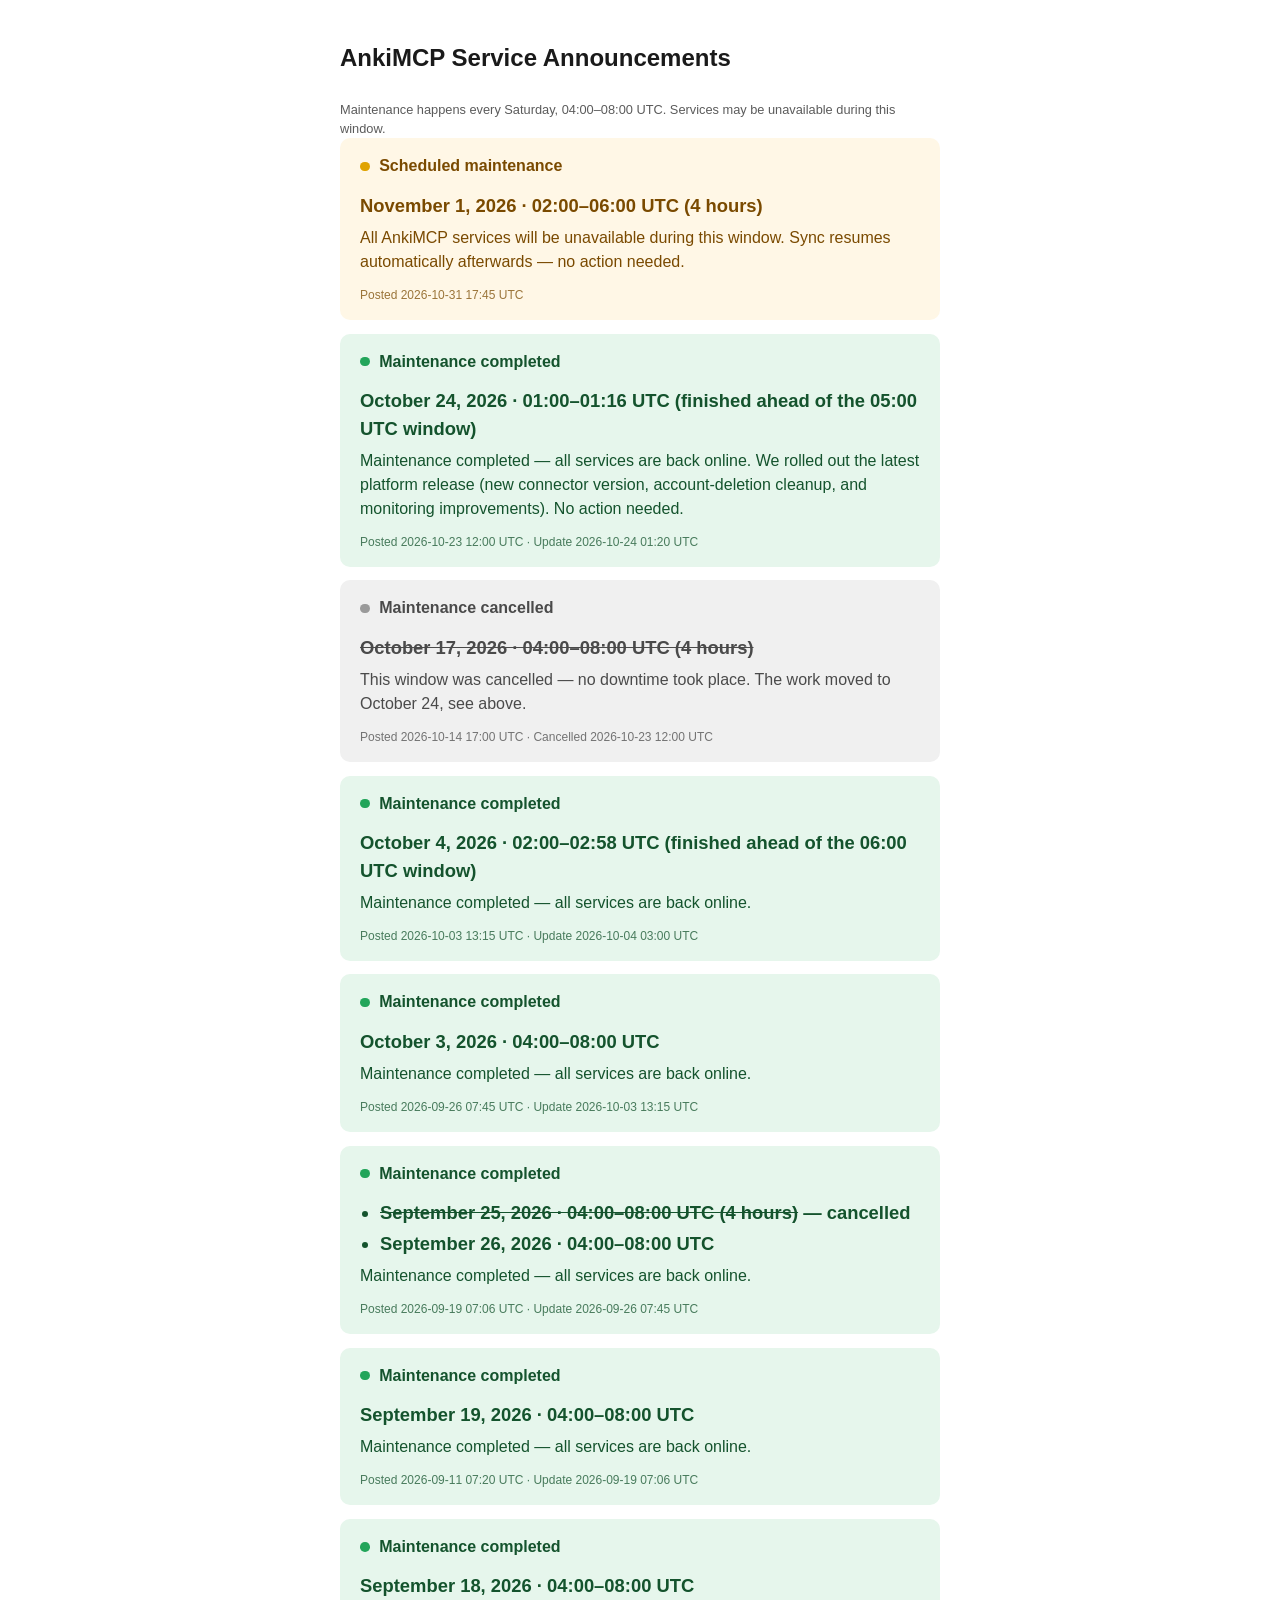
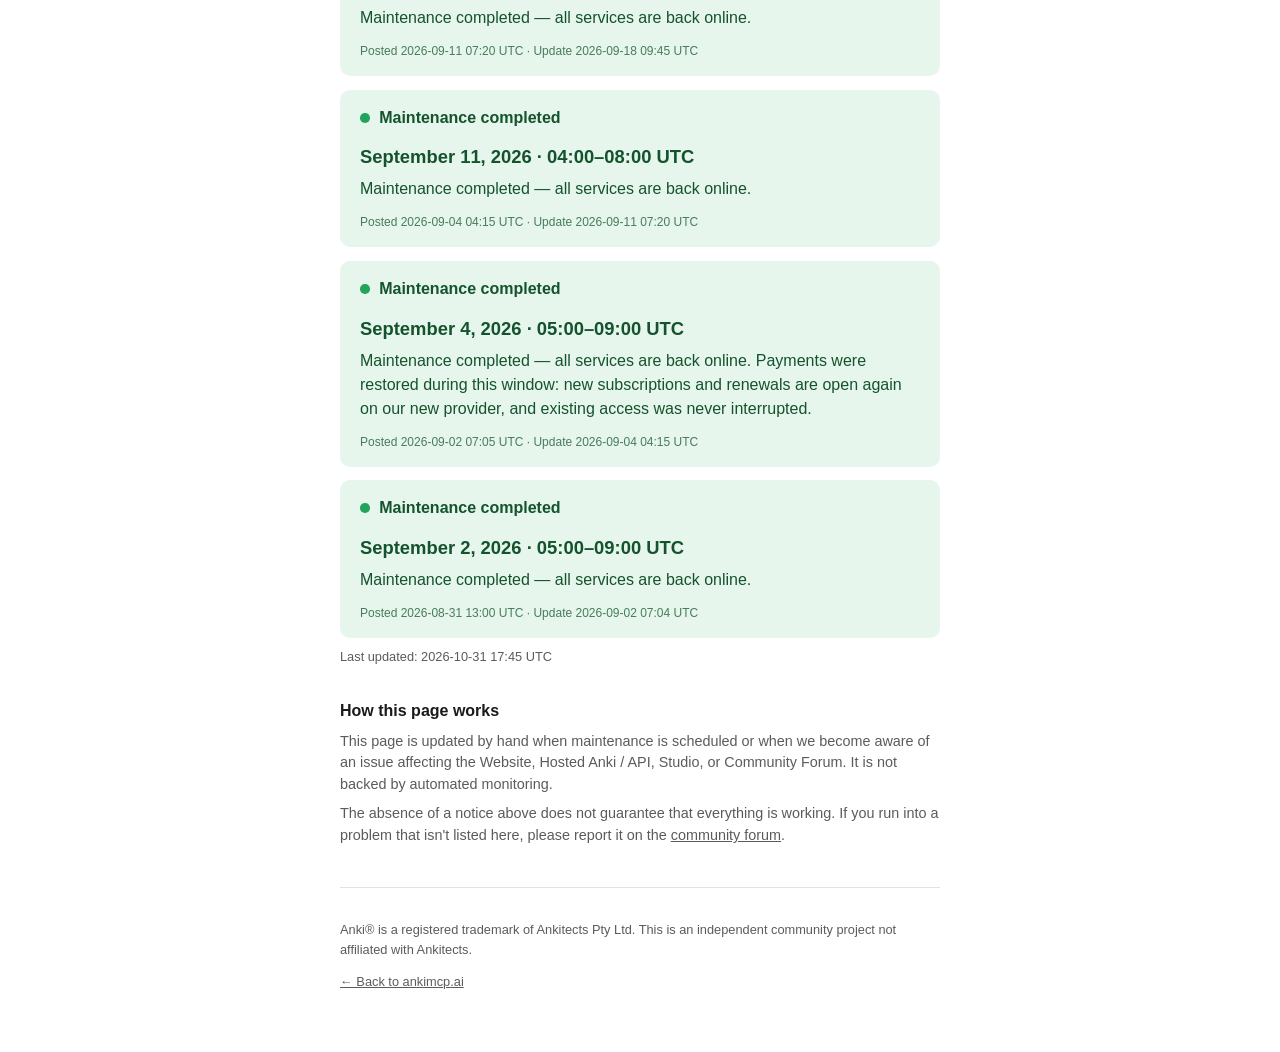
==== status/index.html @ 6a661352 "status: schedule maintenance Nov 1, 02:00–06:00 UTC Co-Authored-By: Claude Opus 5.5 <noreply@anthrop" ====
<!doctype html>
<html lang="en">
<head>
<meta charset="utf-8">
<meta name="viewport" content="width=device-width, initial-scale=1">
<title>AnkiMCP Service Announcements</title>
<meta name="robots" content="noindex">
<style>
  :root {
    color-scheme: light dark;
    --bg: #ffffff;
    --fg: #1a1a1a;
    --muted: #5b5b5b;
    --border: #e2e2e2;
    --ok-bg: #e6f6ec;
    --ok-fg: #14532d;
    --ok-dot: #22a55a;
    --warn-bg: #fff7e6;
    --warn-fg: #7a4a00;
    --warn-dot: #e0a300;
    --bad-bg: #fdecec;
    --bad-fg: #7a1c1c;
    --bad-dot: #d64545;
    --off-bg: #f0f0f0;
    --off-fg: #4a4a4a;
    --off-dot: #9a9a9a;
  }
  @media (prefers-color-scheme: dark) {
    :root {
      --bg: #14161a;
      --fg: #f0f0f0;
      --muted: #a0a0a0;
      --border: #2a2d33;
      --ok-bg: #103c22;
      --ok-fg: #8ce0ac;
      --warn-bg: #3d2f06;
      --warn-fg: #ffd580;
      --bad-bg: #3d1414;
      --bad-fg: #ff9a9a;
      --off-bg: #23262b;
      --off-fg: #b8b8b8;
    }
  }
  * { box-sizing: border-box; }
  body {
    margin: 0;
    background: var(--bg);
    color: var(--fg);
    font-family: -apple-system, BlinkMacSystemFont, "Segoe UI", Roboto, Helvetica, Arial, sans-serif;
    line-height: 1.5;
  }
  main {
    max-width: 640px;
    margin: 0 auto;
    padding: 2.5rem 1.25rem 3rem;
  }
  h1 {
    font-size: 1.5rem;
    margin: 0 0 1.5rem;
  }
  h2 {
    font-size: 1rem;
    margin: 2rem 0 0.5rem;
  }
  .notice-card {
    padding: 1rem 1.25rem;
    border-radius: 10px;
  }
  .notice-card + .notice-card {
    margin-top: 0.85rem;
  }
  .notice-title {
    display: flex;
    align-items: center;
    gap: 0.6rem;
    margin: 0;
    font-weight: 700;
  }
  .notice-title .dot {
    width: 0.6rem;
    height: 0.6rem;
    border-radius: 50%;
    flex-shrink: 0;
  }
  .notice-window {
    margin: 0.85rem 0 0.4rem;
    font-size: 1.15rem;
    font-weight: 700;
  }
  ul.notice-window {
    padding-left: 1.25rem;
  }
  ul.notice-window li + li {
    margin-top: 0.2rem;
  }
  .notice-body {
    margin: 0 0 0.75rem;
    font-weight: 400;
  }
  .notice-posted {
    margin: 0;
    font-size: 0.75rem;
    opacity: 0.75;
  }
  .last-updated {
    margin: 0.6rem 0 0;
    font-size: 0.8rem;
    color: var(--muted);
  }
  .how-it-works {
    font-size: 0.9rem;
    color: var(--muted);
  }
  .how-it-works p { margin: 0.5rem 0; }
  .how-it-works a { color: inherit; }
  footer {
    margin-top: 2.5rem;
    padding-top: 1.25rem;
    border-top: 1px solid var(--border);
    font-size: 0.8rem;
    color: var(--muted);
  }
  footer a { color: inherit; }
</style>
</head>
<body>
<main>
  <h1>AnkiMCP Service Announcements</h1>
  <p class="last-updated">Maintenance happens every Saturday, 04:00–08:00 UTC. Services may be unavailable during this window.</p>

  <!-- ===================== EDIT HERE ===================== -->
  <!--
    This block holds a LIST of notice cards, newest on top. When there's
    something new to announce, add a new card at the top rather than
    replacing what's there; older notices (including resolved/completed
    ones) stay below as history — don't delete them. Always update the
    "Last updated" timestamp below when you edit this block.

    Timestamps: UTC only, always written as "YYYY-MM-DD HH:MM UTC" —
    no local time zones or location names anywhere on this page.

    Components to reference: Website, Hosted Anki / API, Studio,
    Community Forum.

    Template — scheduled maintenance:
    <div class="notice-card" style="background:var(--warn-bg);color:var(--warn-fg)">
      <p class="notice-title">
        <span class="dot" style="background:var(--warn-dot)"></span>
        Scheduled maintenance
      </p>
      <p class="notice-window">September 3, 2026 · 02:00–03:00 UTC (~1 hour)</p>
      <p class="notice-body">
        Hosted Anki / API will be unavailable during this window. Sync
        resumes automatically afterwards — no action needed.
      </p>
      <p class="notice-posted">Posted 2026-09-01 14:00 UTC</p>
    </div>

    Template — incident:
    <div class="notice-card" style="background:var(--bad-bg);color:var(--bad-fg)">
      <p class="notice-title">
        <span class="dot" style="background:var(--bad-dot)"></span>
        Investigating an incident
      </p>
      <p class="notice-window">Hosted Anki / API — sync failures</p>
      <p class="notice-body">
        Sync requests began failing intermittently around 02:10 UTC;
        we're investigating the cause. Next update expected by
        2026-09-03 03:15 UTC.
      </p>
      <p class="notice-posted">Posted 2026-09-03 02:14 UTC · Last update 2026-09-03 02:40 UTC</p>
    </div>

    Resolved variant — once fixed, replace the body and posted lines:
      <p class="notice-body">
        Resolved — sync requests are processing normally again; root
        cause was &lt;summary&gt;.
      </p>
      <p class="notice-posted">Posted 2026-09-03 02:14 UTC · Resolved 2026-09-03 03:05 UTC</p>
  -->
  <div class="notice-card" style="background:var(--warn-bg);color:var(--warn-fg)">
    <p class="notice-title">
      <span class="dot" style="background:var(--warn-dot)"></span>
      Scheduled maintenance
    </p>
    <p class="notice-window">November 1, 2026 · 02:00–06:00 UTC (4 hours)</p>
    <p class="notice-body">
      All AnkiMCP services will be unavailable during this window. Sync
      resumes automatically afterwards — no action needed.
    </p>
    <p class="notice-posted">Posted 2026-10-31 17:45 UTC</p>
  </div>
  <div class="notice-card" style="background:var(--ok-bg);color:var(--ok-fg)">
    <p class="notice-title">
      <span class="dot" style="background:var(--ok-dot)"></span>
      Maintenance completed
    </p>
    <p class="notice-window">October 24, 2026 · 01:00–01:16 UTC (finished ahead of the 05:00 UTC window)</p>
    <p class="notice-body">
      Maintenance completed — all services are back online. We rolled out
      the latest platform release (new connector version, account-deletion
      cleanup, and monitoring improvements). No action needed.
    </p>
    <p class="notice-posted">Posted 2026-10-23 12:00 UTC · Update 2026-10-24 01:20 UTC</p>
  </div>
  <div class="notice-card" style="background:var(--off-bg);color:var(--off-fg)">
    <p class="notice-title">
      <span class="dot" style="background:var(--off-dot)"></span>
      Maintenance cancelled
    </p>
    <p class="notice-window"><s>October 17, 2026 · 04:00–08:00 UTC (4 hours)</s></p>
    <p class="notice-body">
      This window was cancelled — no downtime took place. The work moved to
      October 24, see above.
    </p>
    <p class="notice-posted">Posted 2026-10-14 17:00 UTC · Cancelled 2026-10-23 12:00 UTC</p>
  </div>
  <div class="notice-card" style="background:var(--ok-bg);color:var(--ok-fg)">
    <p class="notice-title">
      <span class="dot" style="background:var(--ok-dot)"></span>
      Maintenance completed
    </p>
    <p class="notice-window">October 4, 2026 · 02:00–02:58 UTC (finished ahead of the 06:00 UTC window)</p>
    <p class="notice-body">
      Maintenance completed — all services are back online.
    </p>
    <p class="notice-posted">Posted 2026-10-03 13:15 UTC · Update 2026-10-04 03:00 UTC</p>
  </div>
  <div class="notice-card" style="background:var(--ok-bg);color:var(--ok-fg)">
    <p class="notice-title">
      <span class="dot" style="background:var(--ok-dot)"></span>
      Maintenance completed
    </p>
    <p class="notice-window">October 3, 2026 · 04:00–08:00 UTC</p>
    <p class="notice-body">
      Maintenance completed — all services are back online.
    </p>
    <p class="notice-posted">Posted 2026-09-26 07:45 UTC · Update 2026-10-03 13:15 UTC</p>
  </div>
  <div class="notice-card" style="background:var(--ok-bg);color:var(--ok-fg)">
    <p class="notice-title">
      <span class="dot" style="background:var(--ok-dot)"></span>
      Maintenance completed
    </p>
    <ul class="notice-window">
      <li><s>September 25, 2026 · 04:00–08:00 UTC (4 hours)</s> — cancelled</li>
      <li>September 26, 2026 · 04:00–08:00 UTC</li>
    </ul>
    <p class="notice-body">
      Maintenance completed — all services are back online.
    </p>
    <p class="notice-posted">Posted 2026-09-19 07:06 UTC · Update 2026-09-26 07:45 UTC</p>
  </div>
  <div class="notice-card" style="background:var(--ok-bg);color:var(--ok-fg)">
    <p class="notice-title">
      <span class="dot" style="background:var(--ok-dot)"></span>
      Maintenance completed
    </p>
    <p class="notice-window">September 19, 2026 · 04:00–08:00 UTC</p>
    <p class="notice-body">
      Maintenance completed — all services are back online.
    </p>
    <p class="notice-posted">Posted 2026-09-11 07:20 UTC · Update 2026-09-19 07:06 UTC</p>
  </div>
  <div class="notice-card" style="background:var(--ok-bg);color:var(--ok-fg)">
    <p class="notice-title">
      <span class="dot" style="background:var(--ok-dot)"></span>
      Maintenance completed
    </p>
    <p class="notice-window">September 18, 2026 · 04:00–08:00 UTC</p>
    <p class="notice-body">
      Maintenance completed — all services are back online.
    </p>
    <p class="notice-posted">Posted 2026-09-11 07:20 UTC · Update 2026-09-18 09:45 UTC</p>
  </div>
  <div class="notice-card" style="background:var(--ok-bg);color:var(--ok-fg)">
    <p class="notice-title">
      <span class="dot" style="background:var(--ok-dot)"></span>
      Maintenance completed
    </p>
    <p class="notice-window">September 11, 2026 · 04:00–08:00 UTC</p>
    <p class="notice-body">
      Maintenance completed — all services are back online.
    </p>
    <p class="notice-posted">Posted 2026-09-04 04:15 UTC · Update 2026-09-11 07:20 UTC</p>
  </div>
  <div class="notice-card" style="background:var(--ok-bg);color:var(--ok-fg)">
    <p class="notice-title">
      <span class="dot" style="background:var(--ok-dot)"></span>
      Maintenance completed
    </p>
    <p class="notice-window">September 4, 2026 · 05:00–09:00 UTC</p>
    <p class="notice-body">
      Maintenance completed — all services are back online. Payments were
      restored during this window: new subscriptions and renewals are open
      again on our new provider, and existing access was never interrupted.
    </p>
    <p class="notice-posted">Posted 2026-09-02 07:05 UTC · Update 2026-09-04 04:15 UTC</p>
  </div>
  <div class="notice-card" style="background:var(--ok-bg);color:var(--ok-fg)">
    <p class="notice-title">
      <span class="dot" style="background:var(--ok-dot)"></span>
      Maintenance completed
    </p>
    <p class="notice-window">September 2, 2026 · 05:00–09:00 UTC</p>
    <p class="notice-body">
      Maintenance completed — all services are back online.
    </p>
    <p class="notice-posted">Posted 2026-08-31 13:00 UTC · Update 2026-09-02 07:04 UTC</p>
  </div>
  <p class="last-updated">Last updated: 2026-10-31 17:45 UTC</p>
  <!-- ===================== END EDIT HERE ===================== -->

  <h2>How this page works</h2>
  <div class="how-it-works">
    <p>
      This page is updated by hand when maintenance is scheduled or when
      we become aware of an issue affecting the Website, Hosted Anki /
      API, Studio, or Community Forum. It is not backed by automated
      monitoring.
    </p>
    <p>
      The absence of a notice above does not guarantee that everything is
      working. If you run into a problem that isn't listed here, please
      report it on the <a href="https://forum.ankimcp.ai">community
      forum</a>.
    </p>
  </div>

  <footer>
    <p>Anki® is a registered trademark of Ankitects Pty Ltd. This is an independent community project not affiliated with Ankitects.</p>
    <p><a href="https://ankimcp.ai">&larr; Back to ankimcp.ai</a></p>
  </footer>
</main>
</body>
</html>
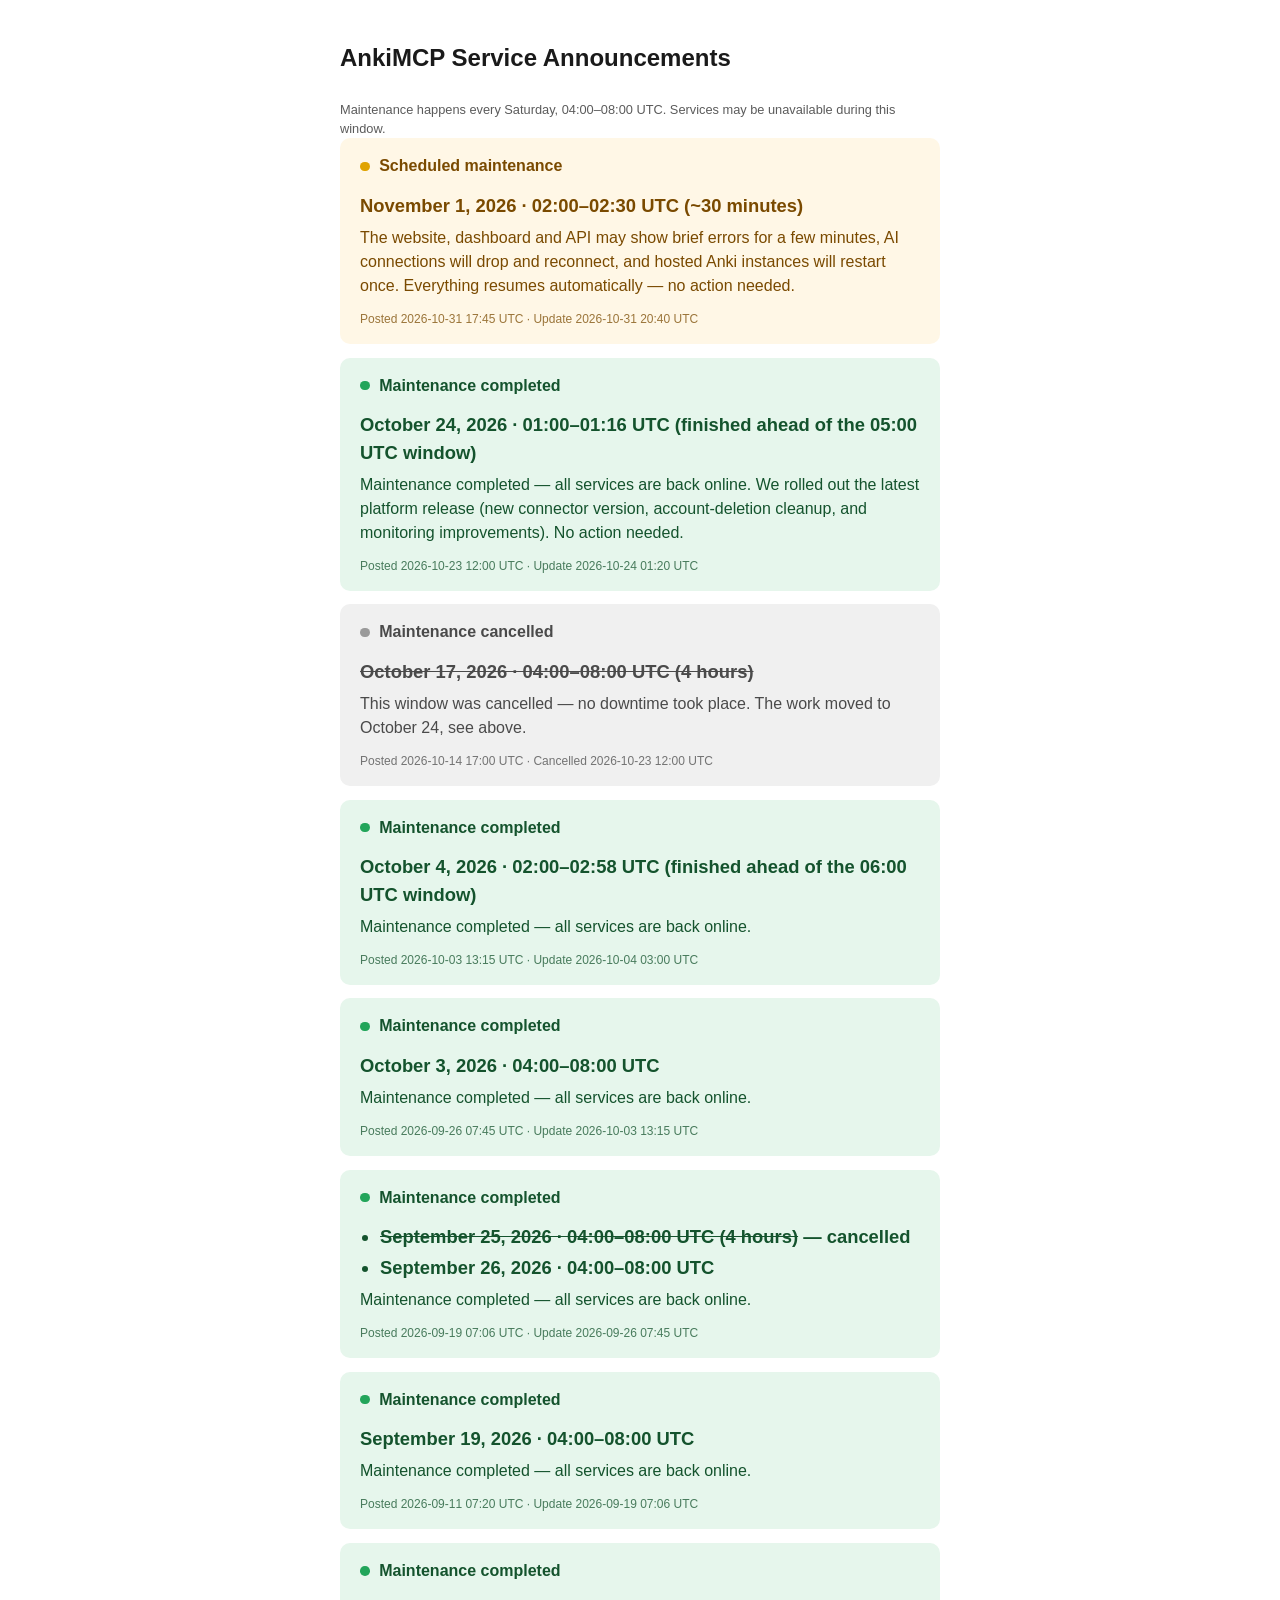
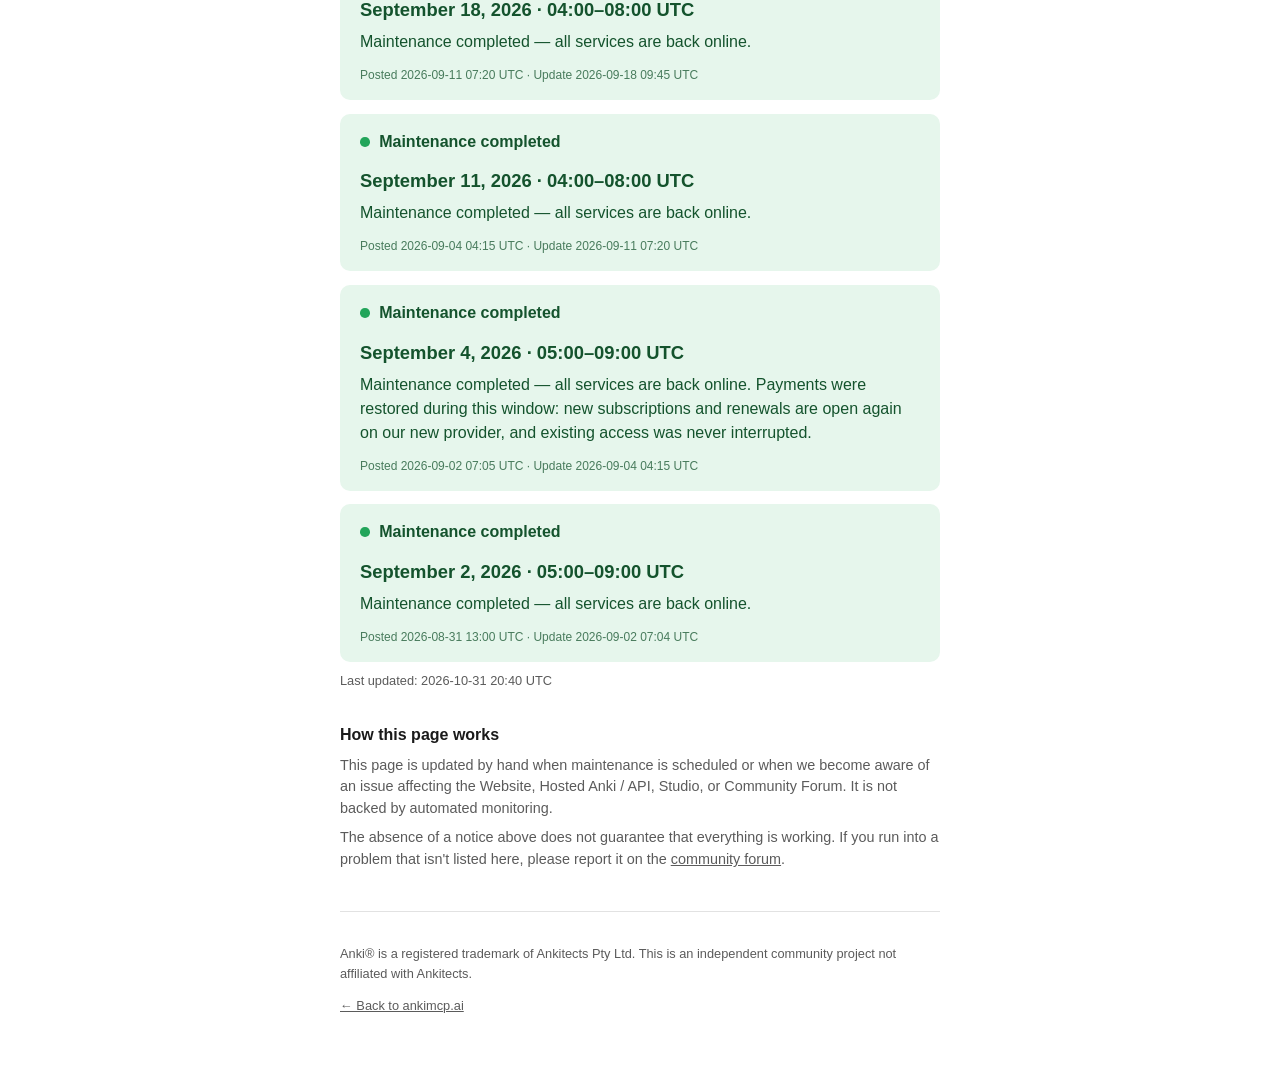
==== commit 4ab12e01: "status, banner: Nov 1 maintenance narrowed to 02:00–02:30 UTC Co-Authored-By: Claude Opus 5.5 <norep" ====
--- a/status/index.html
+++ b/status/index.html
@@ -183,12 +183,14 @@
       <span class="dot" style="background:var(--warn-dot)"></span>
       Scheduled maintenance
     </p>
-    <p class="notice-window">November 1, 2026 · 02:00–06:00 UTC (4 hours)</p>
-    <p class="notice-body">
-      All AnkiMCP services will be unavailable during this window. Sync
-      resumes automatically afterwards — no action needed.
-    </p>
-    <p class="notice-posted">Posted 2026-10-31 17:45 UTC</p>
+    <p class="notice-window">November 1, 2026 · 02:00–02:30 UTC (~30 minutes)</p>
+    <p class="notice-body">
+      The website, dashboard and API may show brief errors for a few
+      minutes, AI connections will drop and reconnect, and hosted Anki
+      instances will restart once. Everything resumes automatically — no
+      action needed.
+    </p>
+    <p class="notice-posted">Posted 2026-10-31 17:45 UTC · Update 2026-10-31 20:40 UTC</p>
   </div>
   <div class="notice-card" style="background:var(--ok-bg);color:var(--ok-fg)">
     <p class="notice-title">
@@ -308,7 +310,7 @@
     </p>
     <p class="notice-posted">Posted 2026-08-31 13:00 UTC · Update 2026-09-02 07:04 UTC</p>
   </div>
-  <p class="last-updated">Last updated: 2026-10-31 17:45 UTC</p>
+  <p class="last-updated">Last updated: 2026-10-31 20:40 UTC</p>
   <!-- ===================== END EDIT HERE ===================== -->
 
   <h2>How this page works</h2>
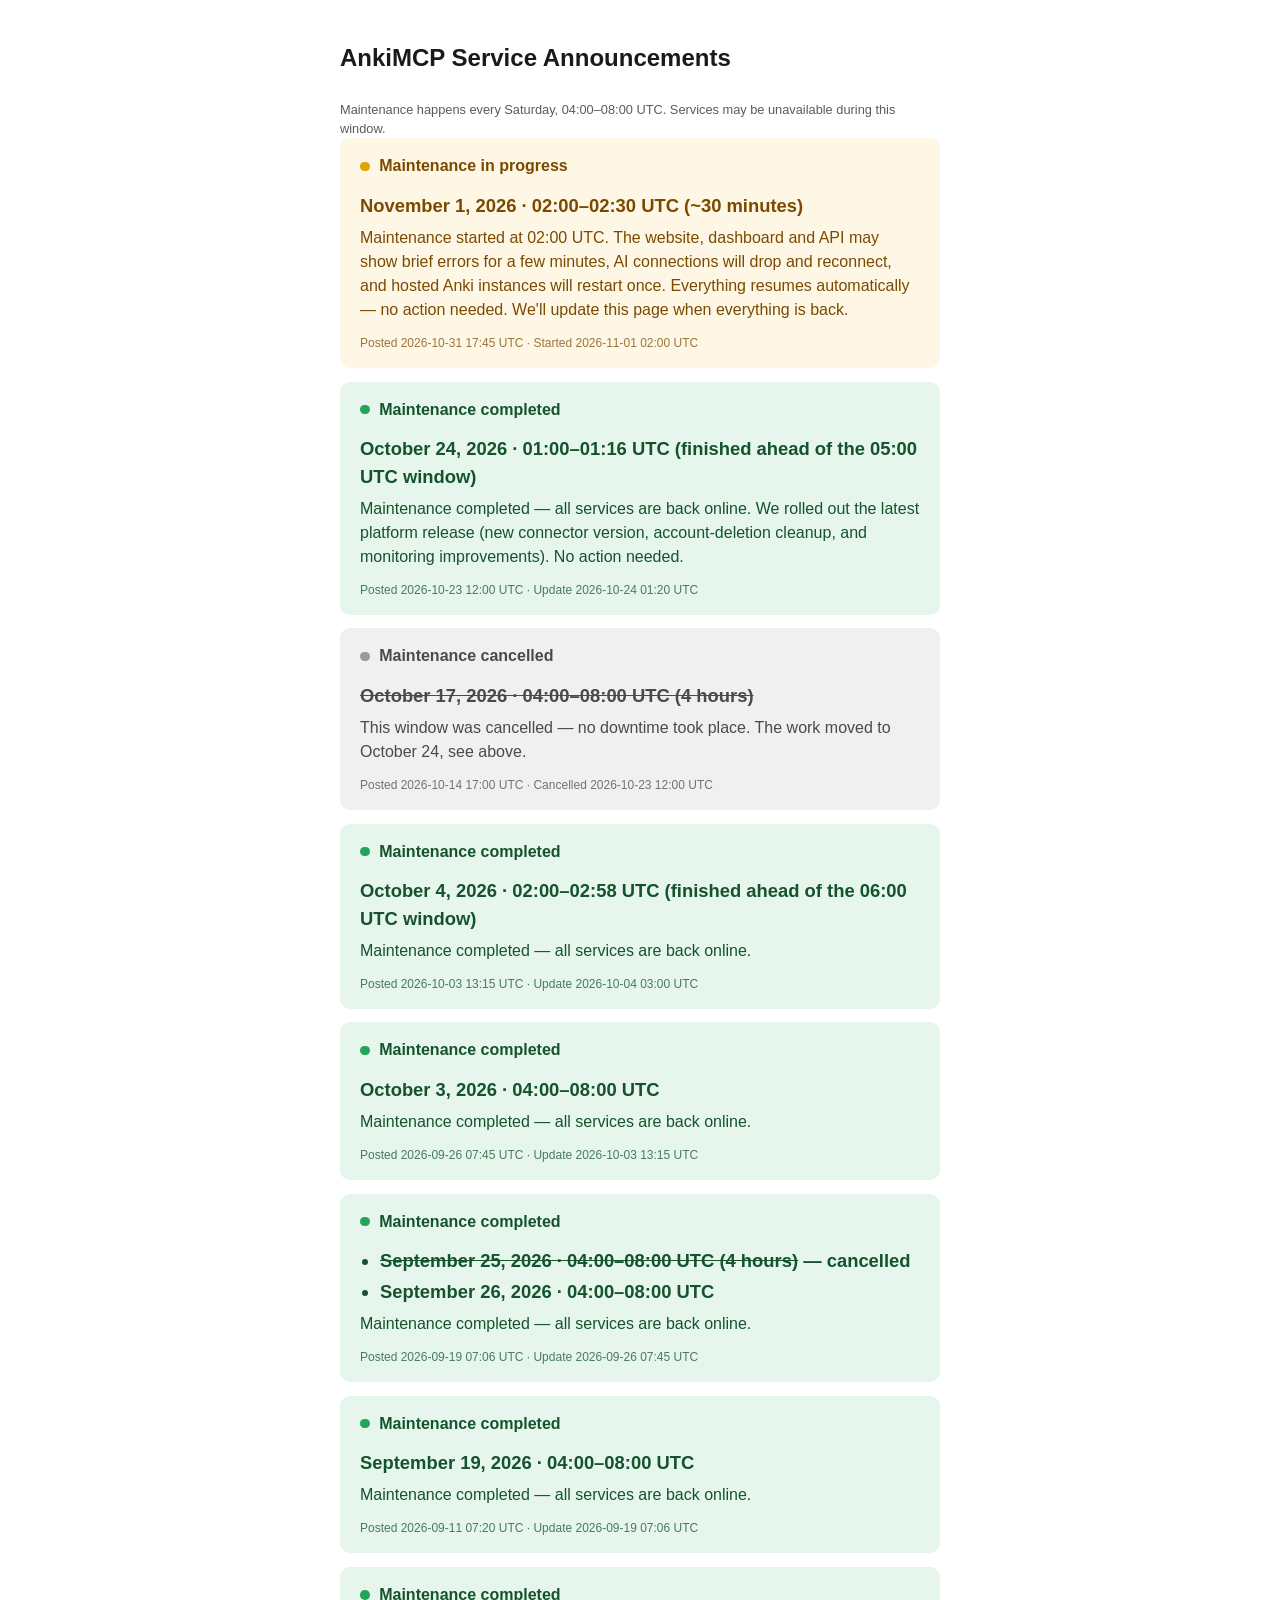
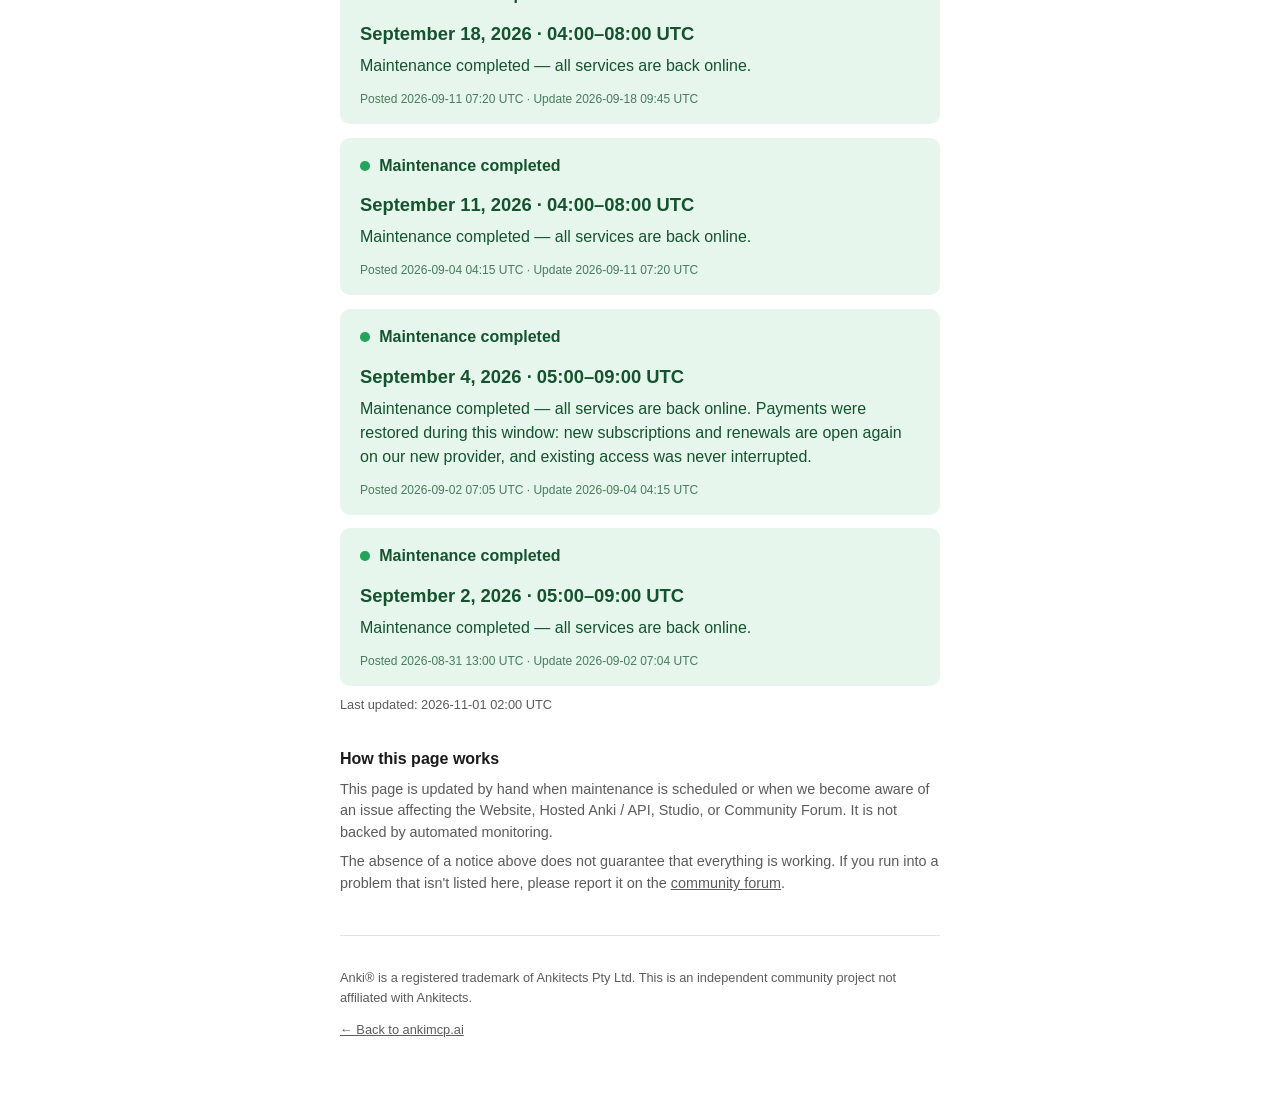
==== commit d4709ded: "status, banner: Nov 1 maintenance in progress (02:00–02:30 UTC) Co-Authored-By: Claude Opus 5.5 <nor" ====
--- a/status/index.html
+++ b/status/index.html
@@ -181,16 +181,17 @@
   <div class="notice-card" style="background:var(--warn-bg);color:var(--warn-fg)">
     <p class="notice-title">
       <span class="dot" style="background:var(--warn-dot)"></span>
-      Scheduled maintenance
+      Maintenance in progress
     </p>
     <p class="notice-window">November 1, 2026 · 02:00–02:30 UTC (~30 minutes)</p>
     <p class="notice-body">
-      The website, dashboard and API may show brief errors for a few
-      minutes, AI connections will drop and reconnect, and hosted Anki
-      instances will restart once. Everything resumes automatically — no
-      action needed.
-    </p>
-    <p class="notice-posted">Posted 2026-10-31 17:45 UTC · Update 2026-10-31 20:40 UTC</p>
+      Maintenance started at 02:00 UTC. The website, dashboard and API may
+      show brief errors for a few minutes, AI connections will drop and
+      reconnect, and hosted Anki instances will restart once. Everything
+      resumes automatically — no action needed. We'll update this page
+      when everything is back.
+    </p>
+    <p class="notice-posted">Posted 2026-10-31 17:45 UTC · Started 2026-11-01 02:00 UTC</p>
   </div>
   <div class="notice-card" style="background:var(--ok-bg);color:var(--ok-fg)">
     <p class="notice-title">
@@ -310,7 +311,7 @@
     </p>
     <p class="notice-posted">Posted 2026-08-31 13:00 UTC · Update 2026-09-02 07:04 UTC</p>
   </div>
-  <p class="last-updated">Last updated: 2026-10-31 20:40 UTC</p>
+  <p class="last-updated">Last updated: 2026-11-01 02:00 UTC</p>
   <!-- ===================== END EDIT HERE ===================== -->
 
   <h2>How this page works</h2>
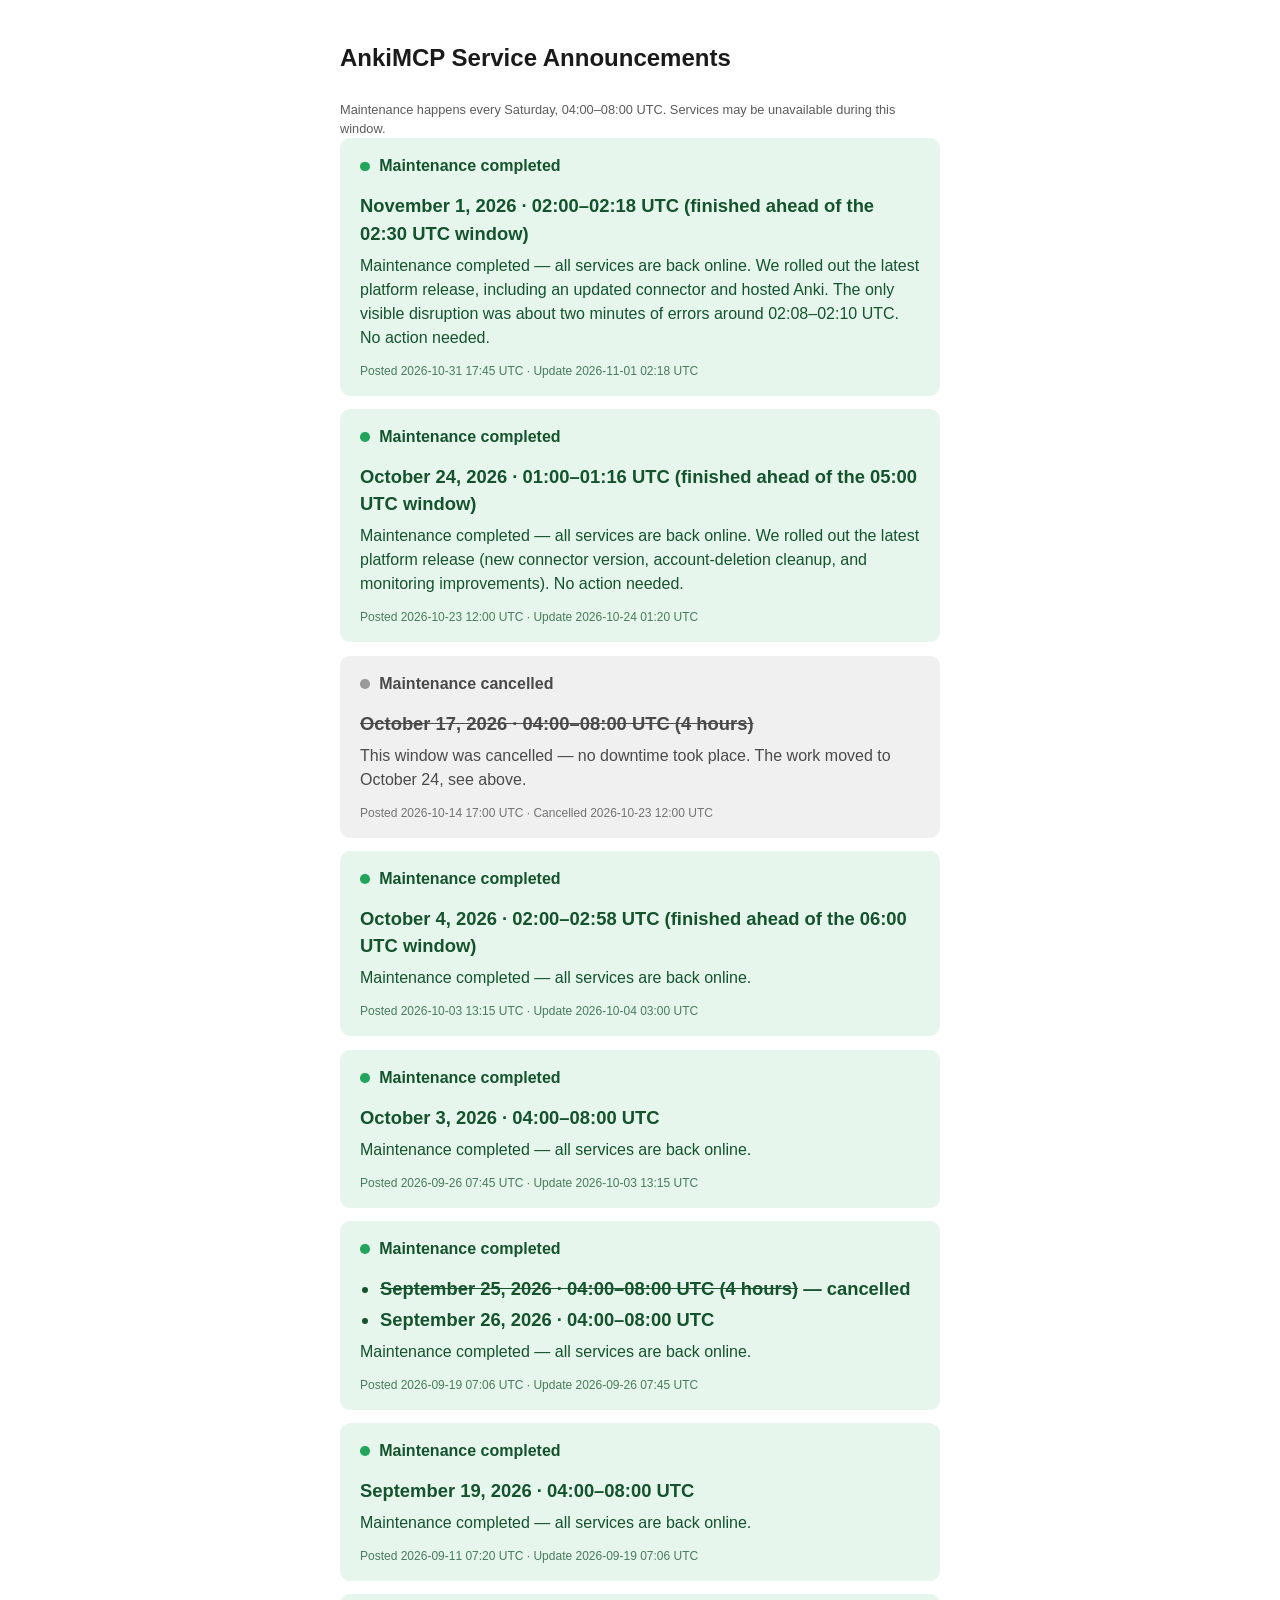
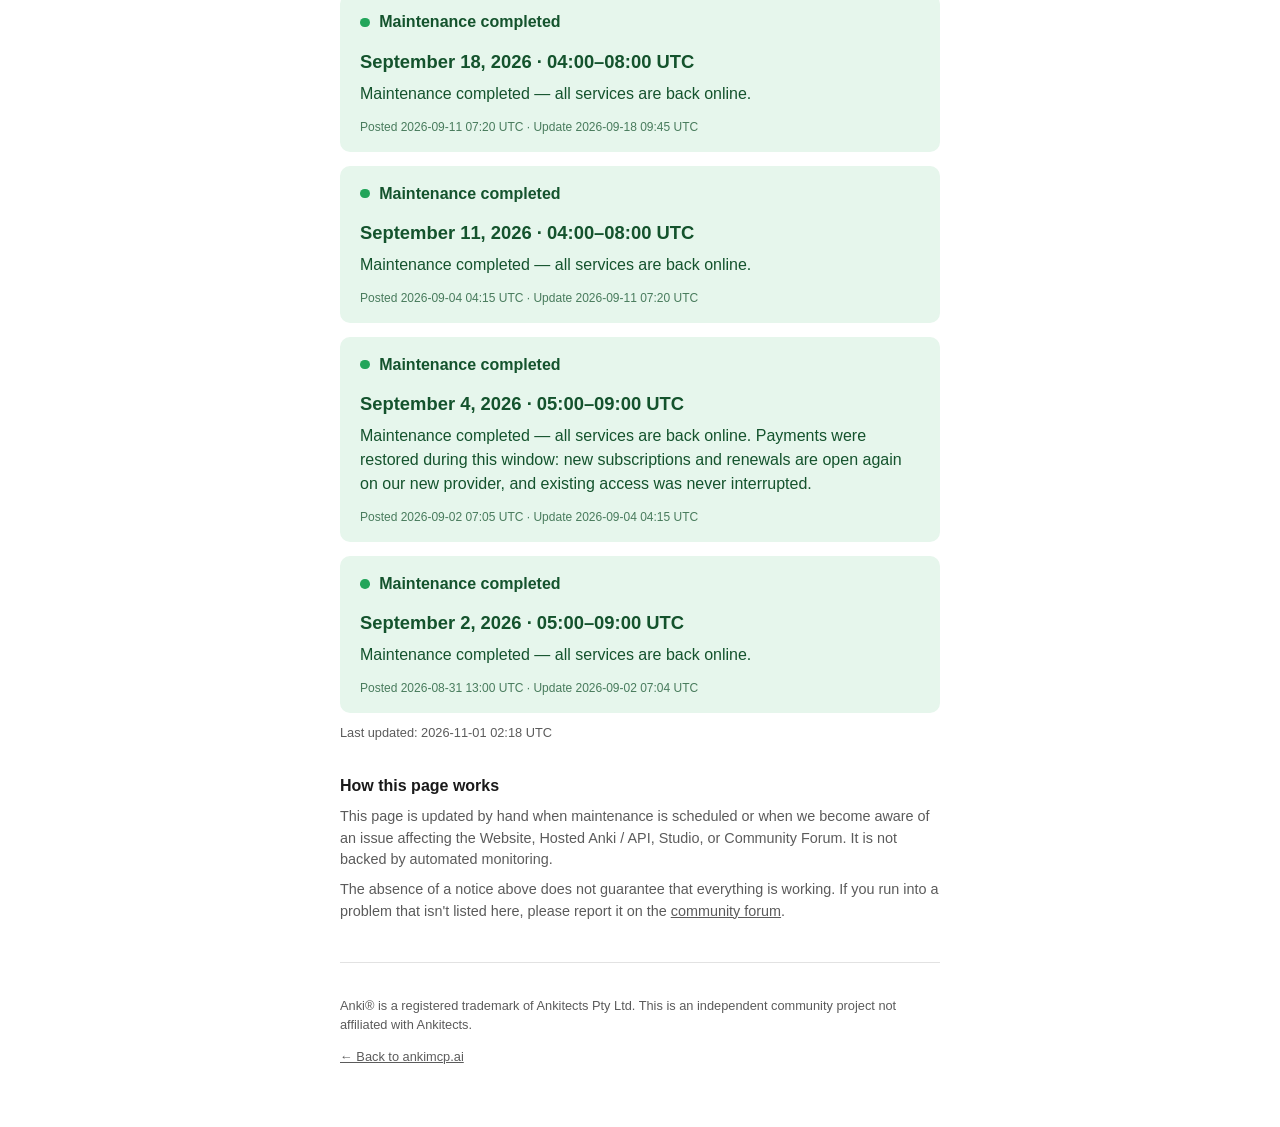
==== commit c9339eb6: "status, banner: Nov 1 maintenance completed (02:00–02:18 UTC) Co-Authored-By: Claude Opus 5.5 <norep" ====
--- a/status/index.html
+++ b/status/index.html
@@ -178,20 +178,19 @@
       </p>
       <p class="notice-posted">Posted 2026-09-03 02:14 UTC · Resolved 2026-09-03 03:05 UTC</p>
   -->
-  <div class="notice-card" style="background:var(--warn-bg);color:var(--warn-fg)">
-    <p class="notice-title">
-      <span class="dot" style="background:var(--warn-dot)"></span>
-      Maintenance in progress
-    </p>
-    <p class="notice-window">November 1, 2026 · 02:00–02:30 UTC (~30 minutes)</p>
-    <p class="notice-body">
-      Maintenance started at 02:00 UTC. The website, dashboard and API may
-      show brief errors for a few minutes, AI connections will drop and
-      reconnect, and hosted Anki instances will restart once. Everything
-      resumes automatically — no action needed. We'll update this page
-      when everything is back.
-    </p>
-    <p class="notice-posted">Posted 2026-10-31 17:45 UTC · Started 2026-11-01 02:00 UTC</p>
+  <div class="notice-card" style="background:var(--ok-bg);color:var(--ok-fg)">
+    <p class="notice-title">
+      <span class="dot" style="background:var(--ok-dot)"></span>
+      Maintenance completed
+    </p>
+    <p class="notice-window">November 1, 2026 · 02:00–02:18 UTC (finished ahead of the 02:30 UTC window)</p>
+    <p class="notice-body">
+      Maintenance completed — all services are back online. We rolled out
+      the latest platform release, including an updated connector and
+      hosted Anki. The only visible disruption was about two minutes of
+      errors around 02:08–02:10 UTC. No action needed.
+    </p>
+    <p class="notice-posted">Posted 2026-10-31 17:45 UTC · Update 2026-11-01 02:18 UTC</p>
   </div>
   <div class="notice-card" style="background:var(--ok-bg);color:var(--ok-fg)">
     <p class="notice-title">
@@ -311,7 +310,7 @@
     </p>
     <p class="notice-posted">Posted 2026-08-31 13:00 UTC · Update 2026-09-02 07:04 UTC</p>
   </div>
-  <p class="last-updated">Last updated: 2026-11-01 02:00 UTC</p>
+  <p class="last-updated">Last updated: 2026-11-01 02:18 UTC</p>
   <!-- ===================== END EDIT HERE ===================== -->
 
   <h2>How this page works</h2>
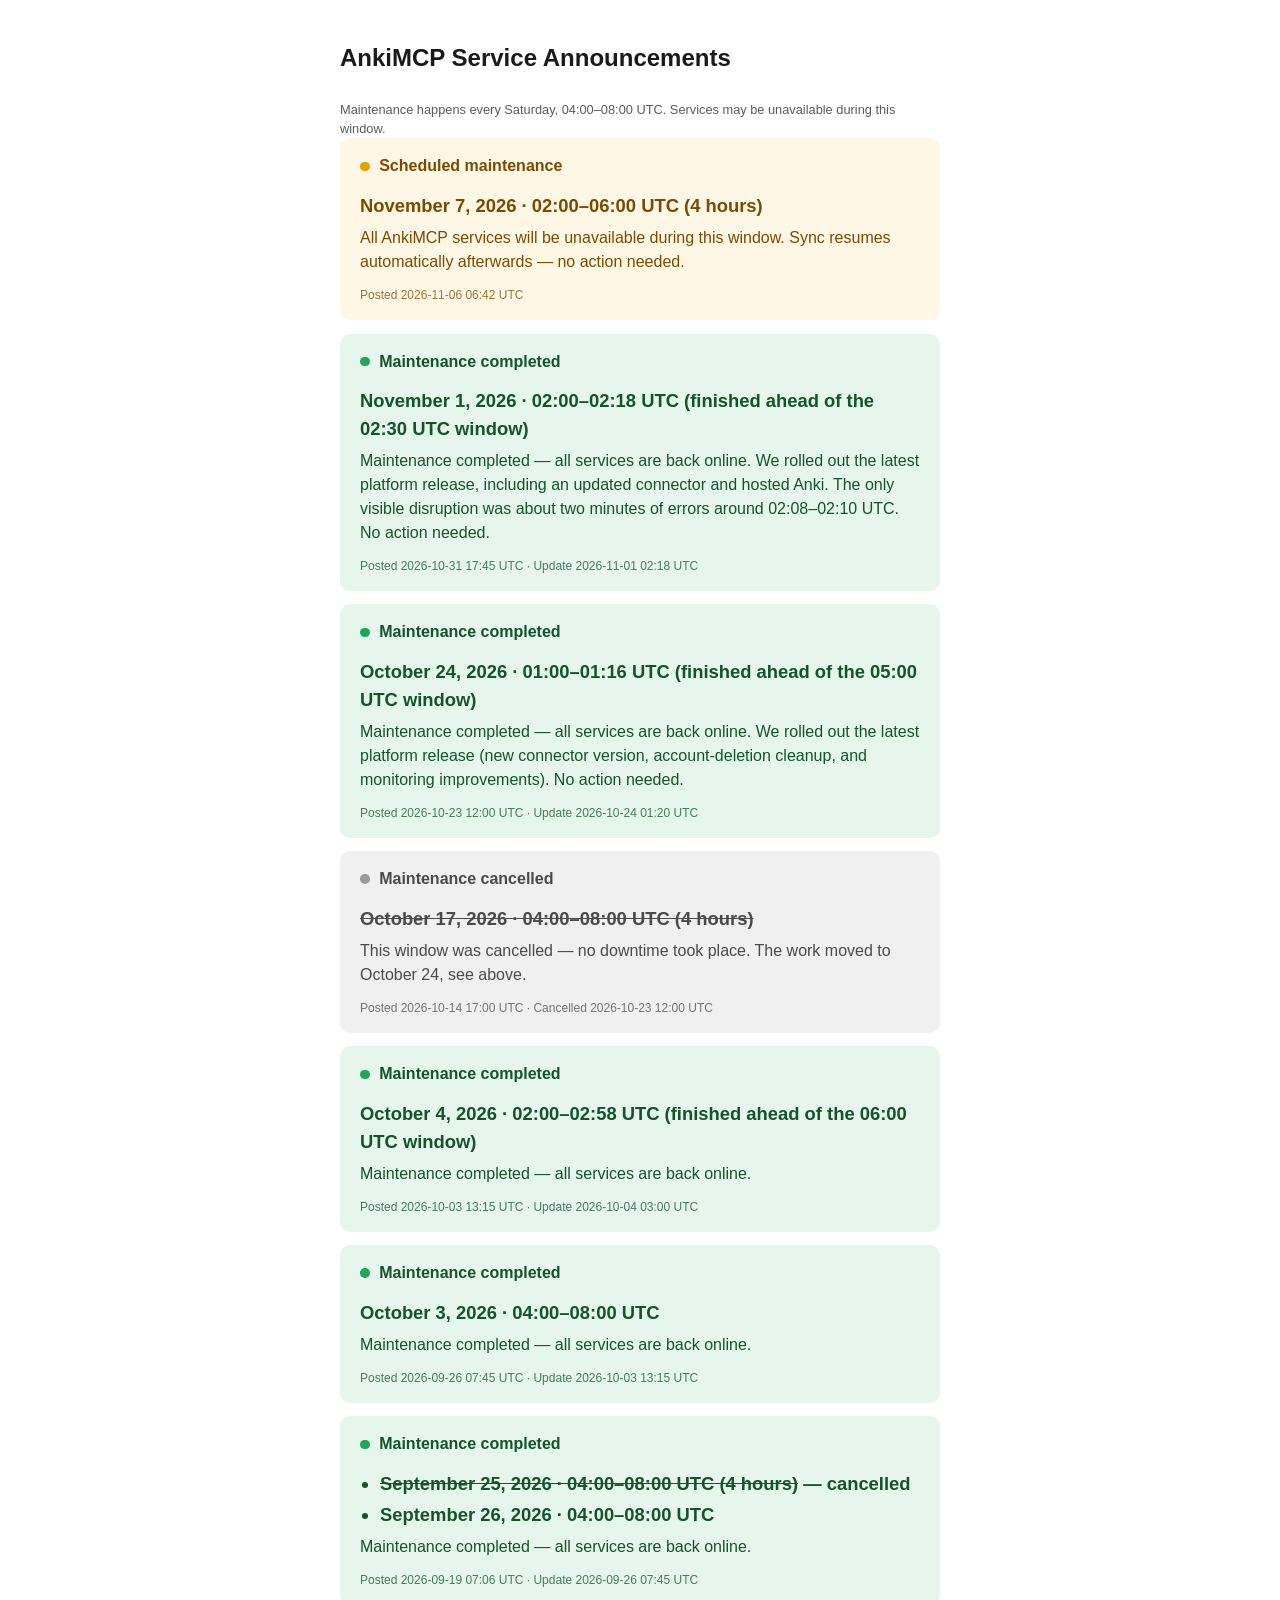
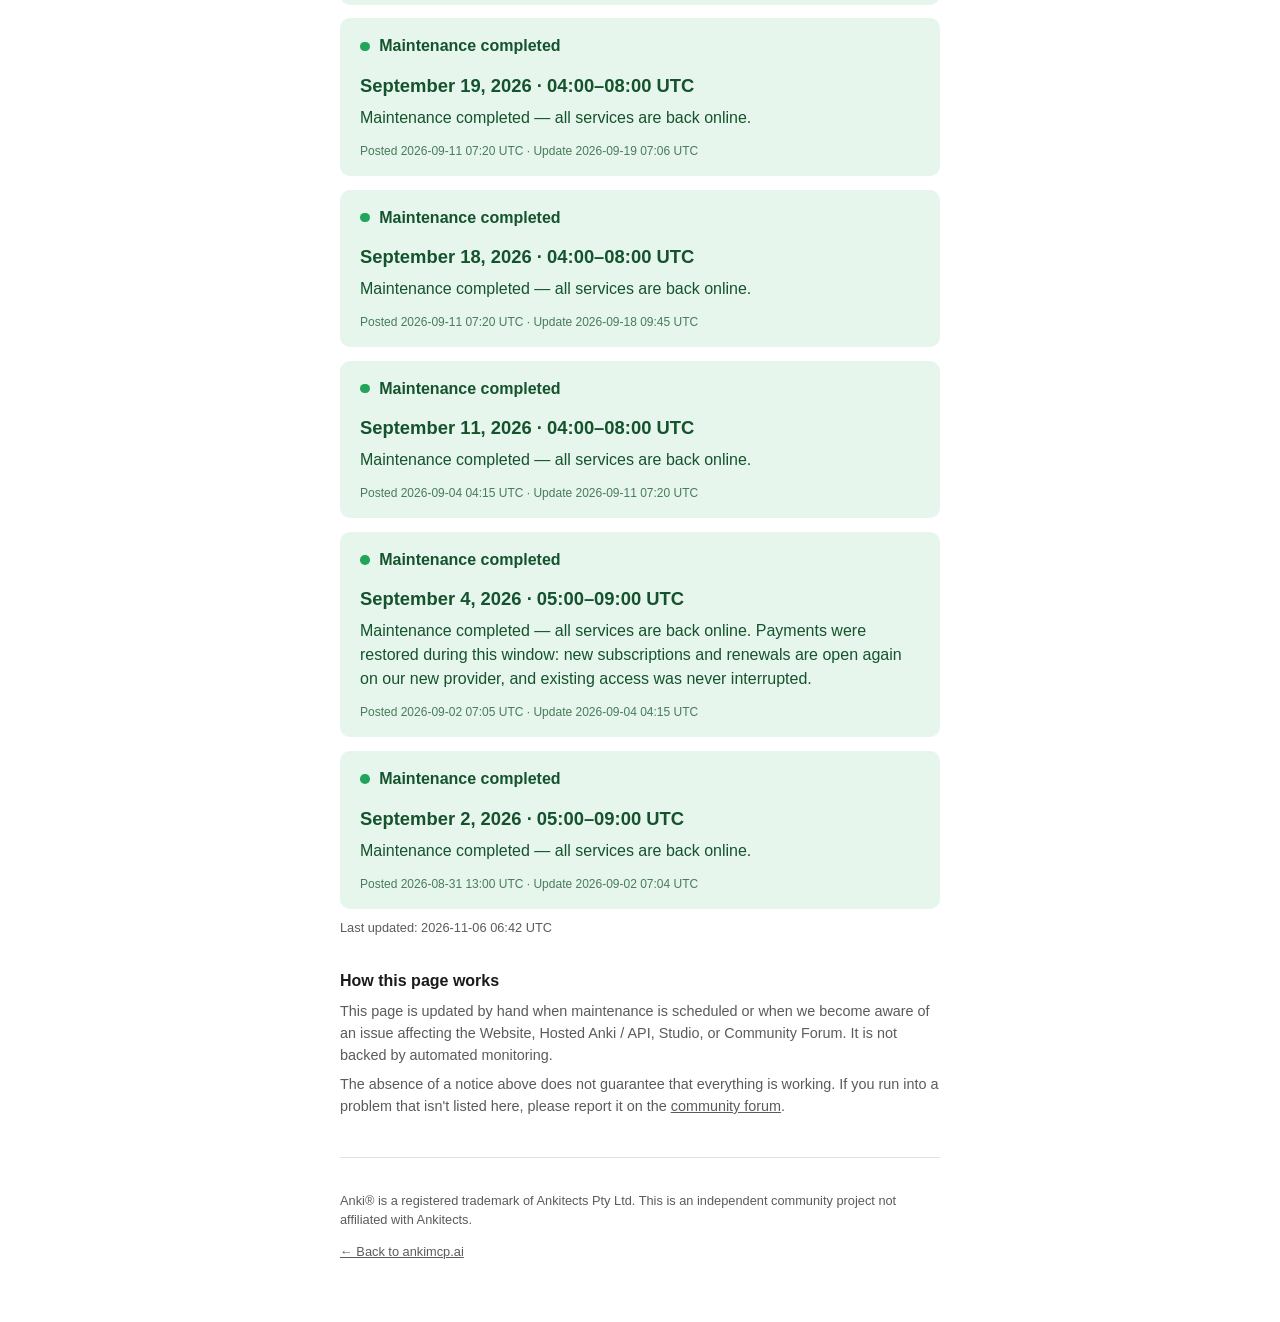
==== commit f1817415: "status, banner: schedule Nov 7 maintenance (02:00–06:00 UTC) Co-Authored-By: Claude Opus 5.5 <norepl" ====
--- a/status/index.html
+++ b/status/index.html
@@ -178,6 +178,18 @@
       </p>
       <p class="notice-posted">Posted 2026-09-03 02:14 UTC · Resolved 2026-09-03 03:05 UTC</p>
   -->
+  <div class="notice-card" style="background:var(--warn-bg);color:var(--warn-fg)">
+    <p class="notice-title">
+      <span class="dot" style="background:var(--warn-dot)"></span>
+      Scheduled maintenance
+    </p>
+    <p class="notice-window">November 7, 2026 · 02:00–06:00 UTC (4 hours)</p>
+    <p class="notice-body">
+      All AnkiMCP services will be unavailable during this window. Sync
+      resumes automatically afterwards — no action needed.
+    </p>
+    <p class="notice-posted">Posted 2026-11-06 06:42 UTC</p>
+  </div>
   <div class="notice-card" style="background:var(--ok-bg);color:var(--ok-fg)">
     <p class="notice-title">
       <span class="dot" style="background:var(--ok-dot)"></span>
@@ -310,7 +322,7 @@
     </p>
     <p class="notice-posted">Posted 2026-08-31 13:00 UTC · Update 2026-09-02 07:04 UTC</p>
   </div>
-  <p class="last-updated">Last updated: 2026-11-01 02:18 UTC</p>
+  <p class="last-updated">Last updated: 2026-11-06 06:42 UTC</p>
   <!-- ===================== END EDIT HERE ===================== -->
 
   <h2>How this page works</h2>
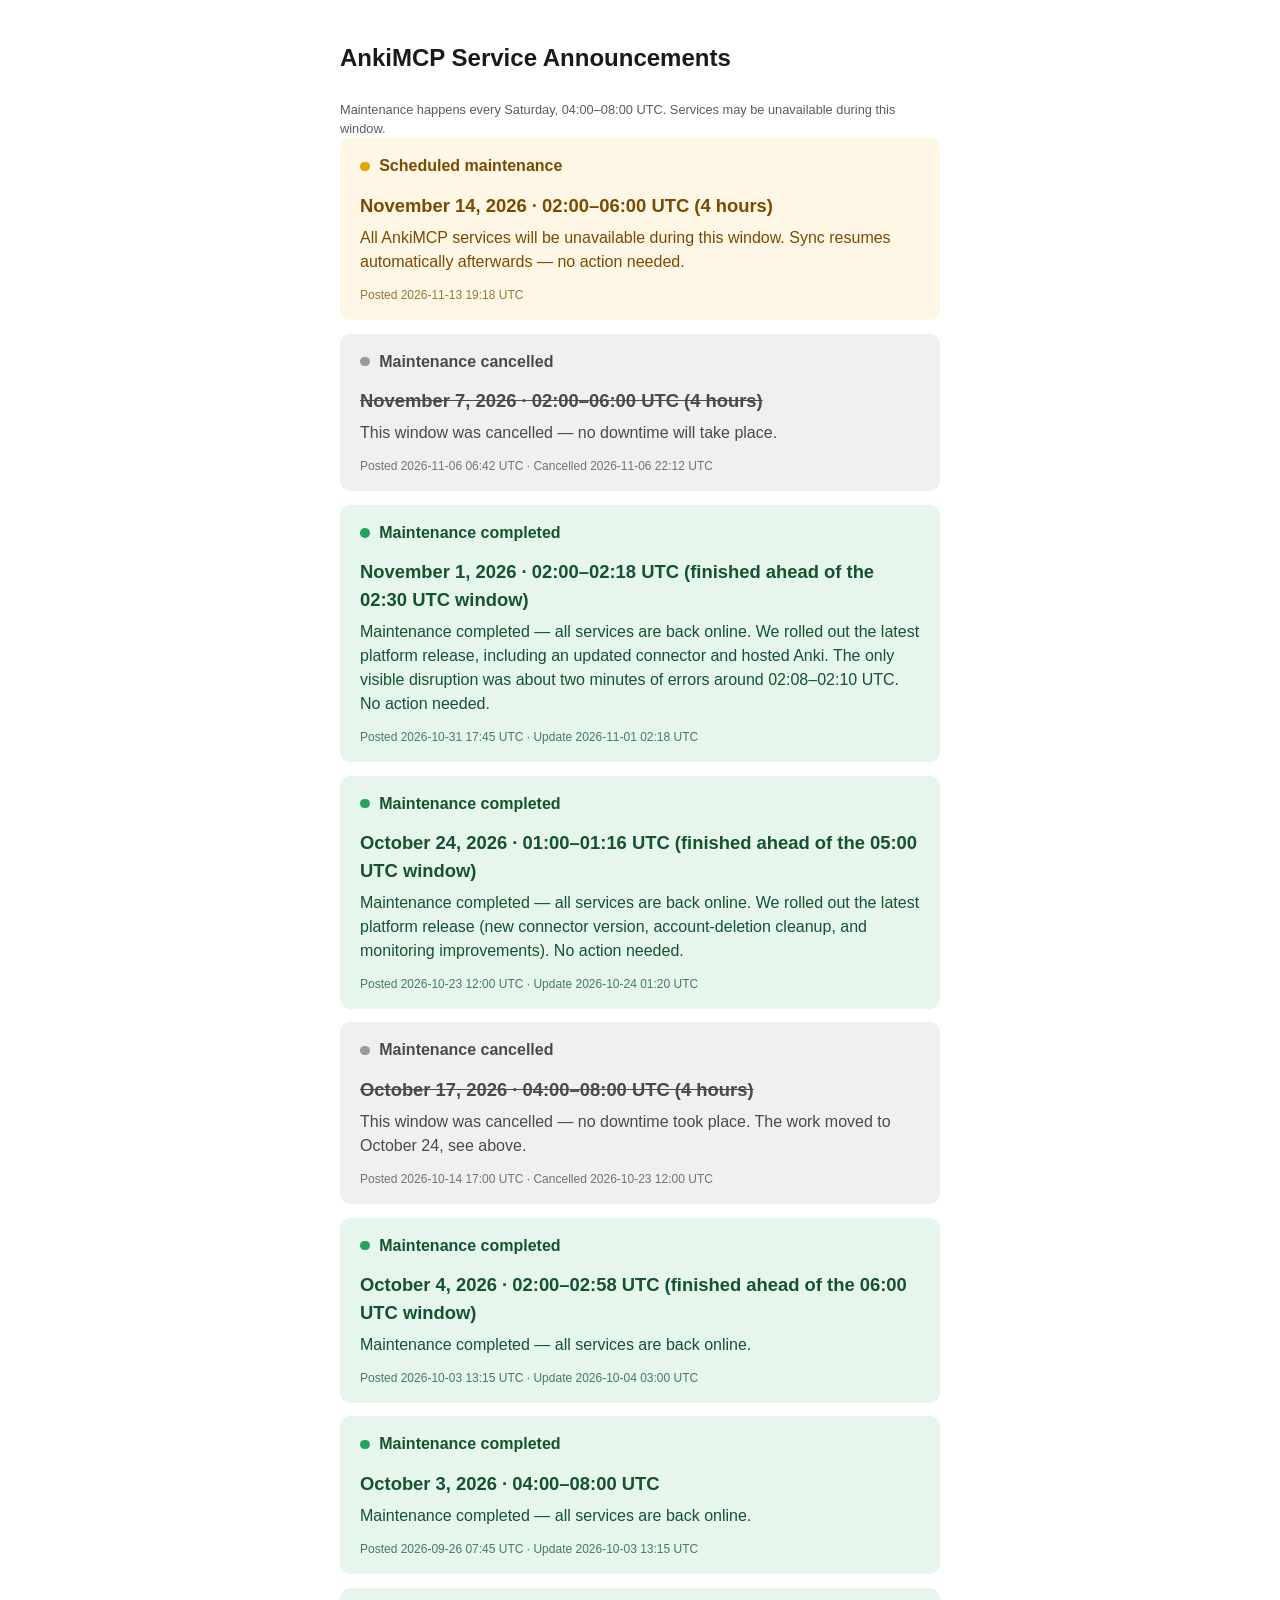
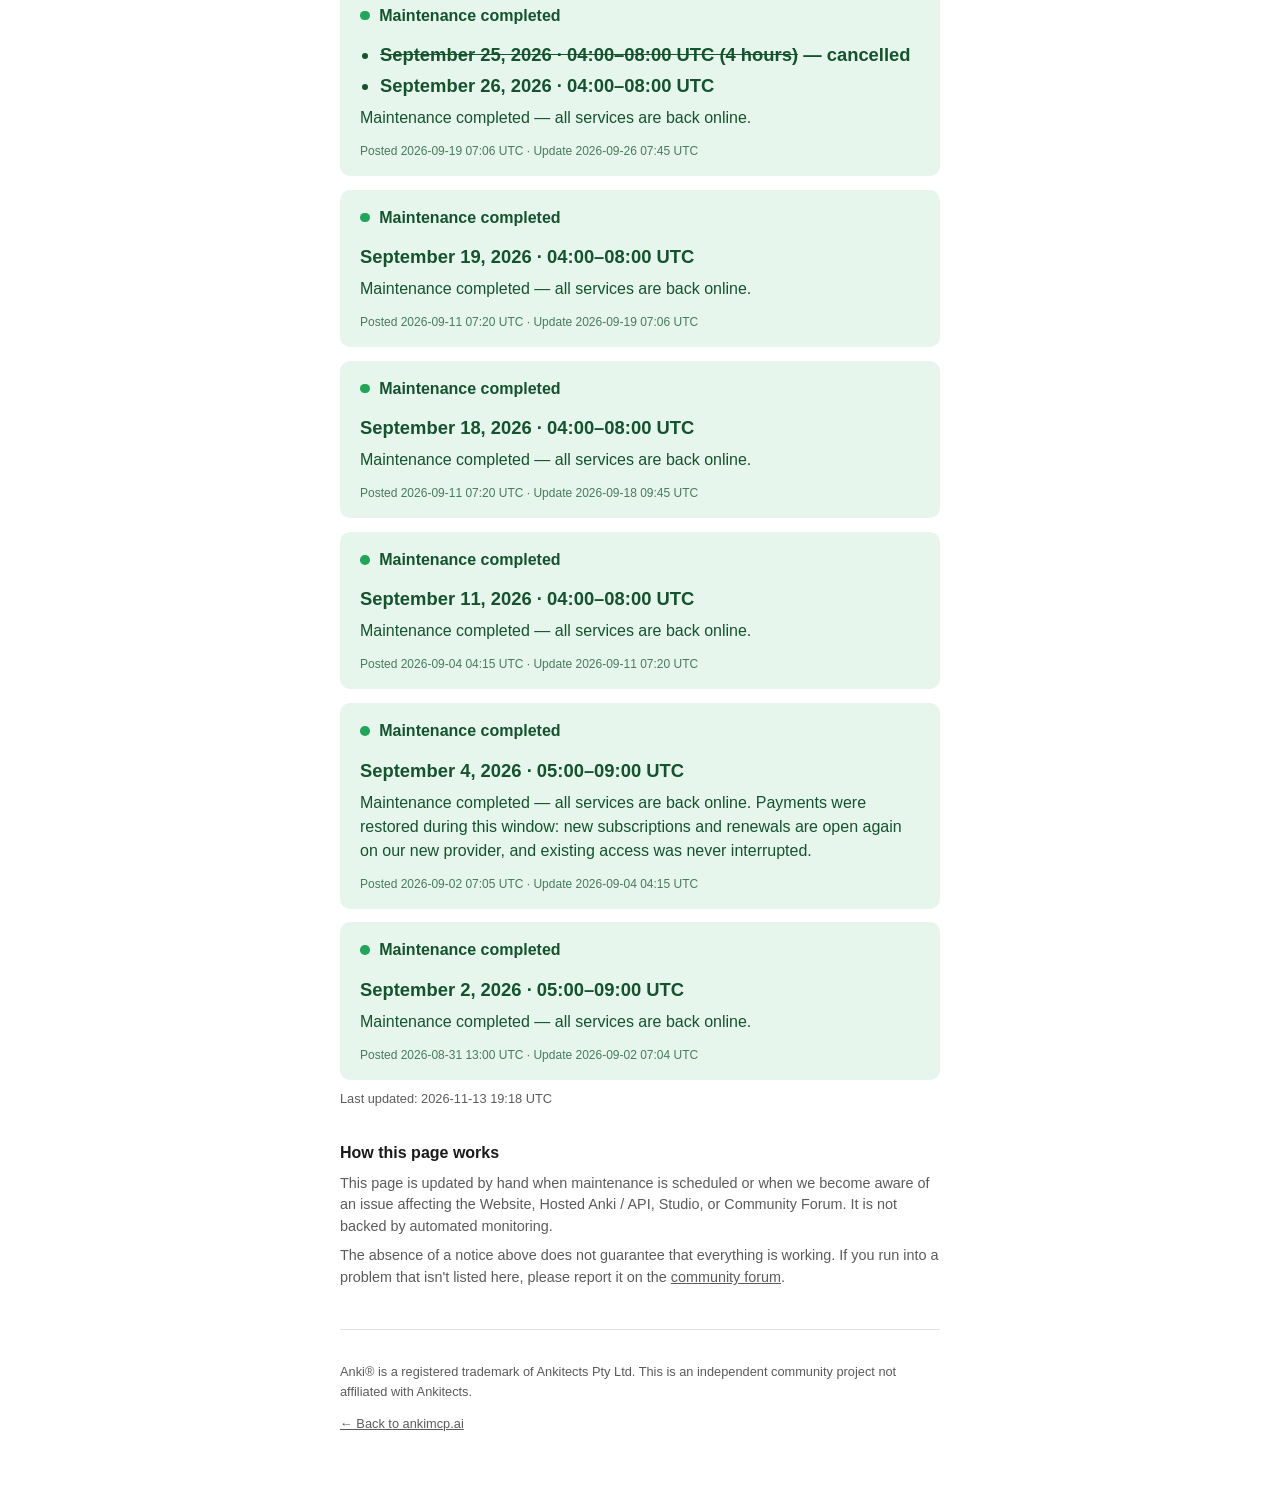
==== commit 5acb16fd: "status, banner: schedule Nov 14 maintenance (02:00–06:00 UTC); mark Nov 7 window cancelled Co-Author" ====
--- a/status/index.html
+++ b/status/index.html
@@ -183,12 +183,23 @@
       <span class="dot" style="background:var(--warn-dot)"></span>
       Scheduled maintenance
     </p>
-    <p class="notice-window">November 7, 2026 · 02:00–06:00 UTC (4 hours)</p>
+    <p class="notice-window">November 14, 2026 · 02:00–06:00 UTC (4 hours)</p>
     <p class="notice-body">
       All AnkiMCP services will be unavailable during this window. Sync
       resumes automatically afterwards — no action needed.
     </p>
-    <p class="notice-posted">Posted 2026-11-06 06:42 UTC</p>
+    <p class="notice-posted">Posted 2026-11-13 19:18 UTC</p>
+  </div>
+  <div class="notice-card" style="background:var(--off-bg);color:var(--off-fg)">
+    <p class="notice-title">
+      <span class="dot" style="background:var(--off-dot)"></span>
+      Maintenance cancelled
+    </p>
+    <p class="notice-window"><s>November 7, 2026 · 02:00–06:00 UTC (4 hours)</s></p>
+    <p class="notice-body">
+      This window was cancelled — no downtime will take place.
+    </p>
+    <p class="notice-posted">Posted 2026-11-06 06:42 UTC · Cancelled 2026-11-06 22:12 UTC</p>
   </div>
   <div class="notice-card" style="background:var(--ok-bg);color:var(--ok-fg)">
     <p class="notice-title">
@@ -322,7 +333,7 @@
     </p>
     <p class="notice-posted">Posted 2026-08-31 13:00 UTC · Update 2026-09-02 07:04 UTC</p>
   </div>
-  <p class="last-updated">Last updated: 2026-11-06 06:42 UTC</p>
+  <p class="last-updated">Last updated: 2026-11-13 19:18 UTC</p>
   <!-- ===================== END EDIT HERE ===================== -->
 
   <h2>How this page works</h2>
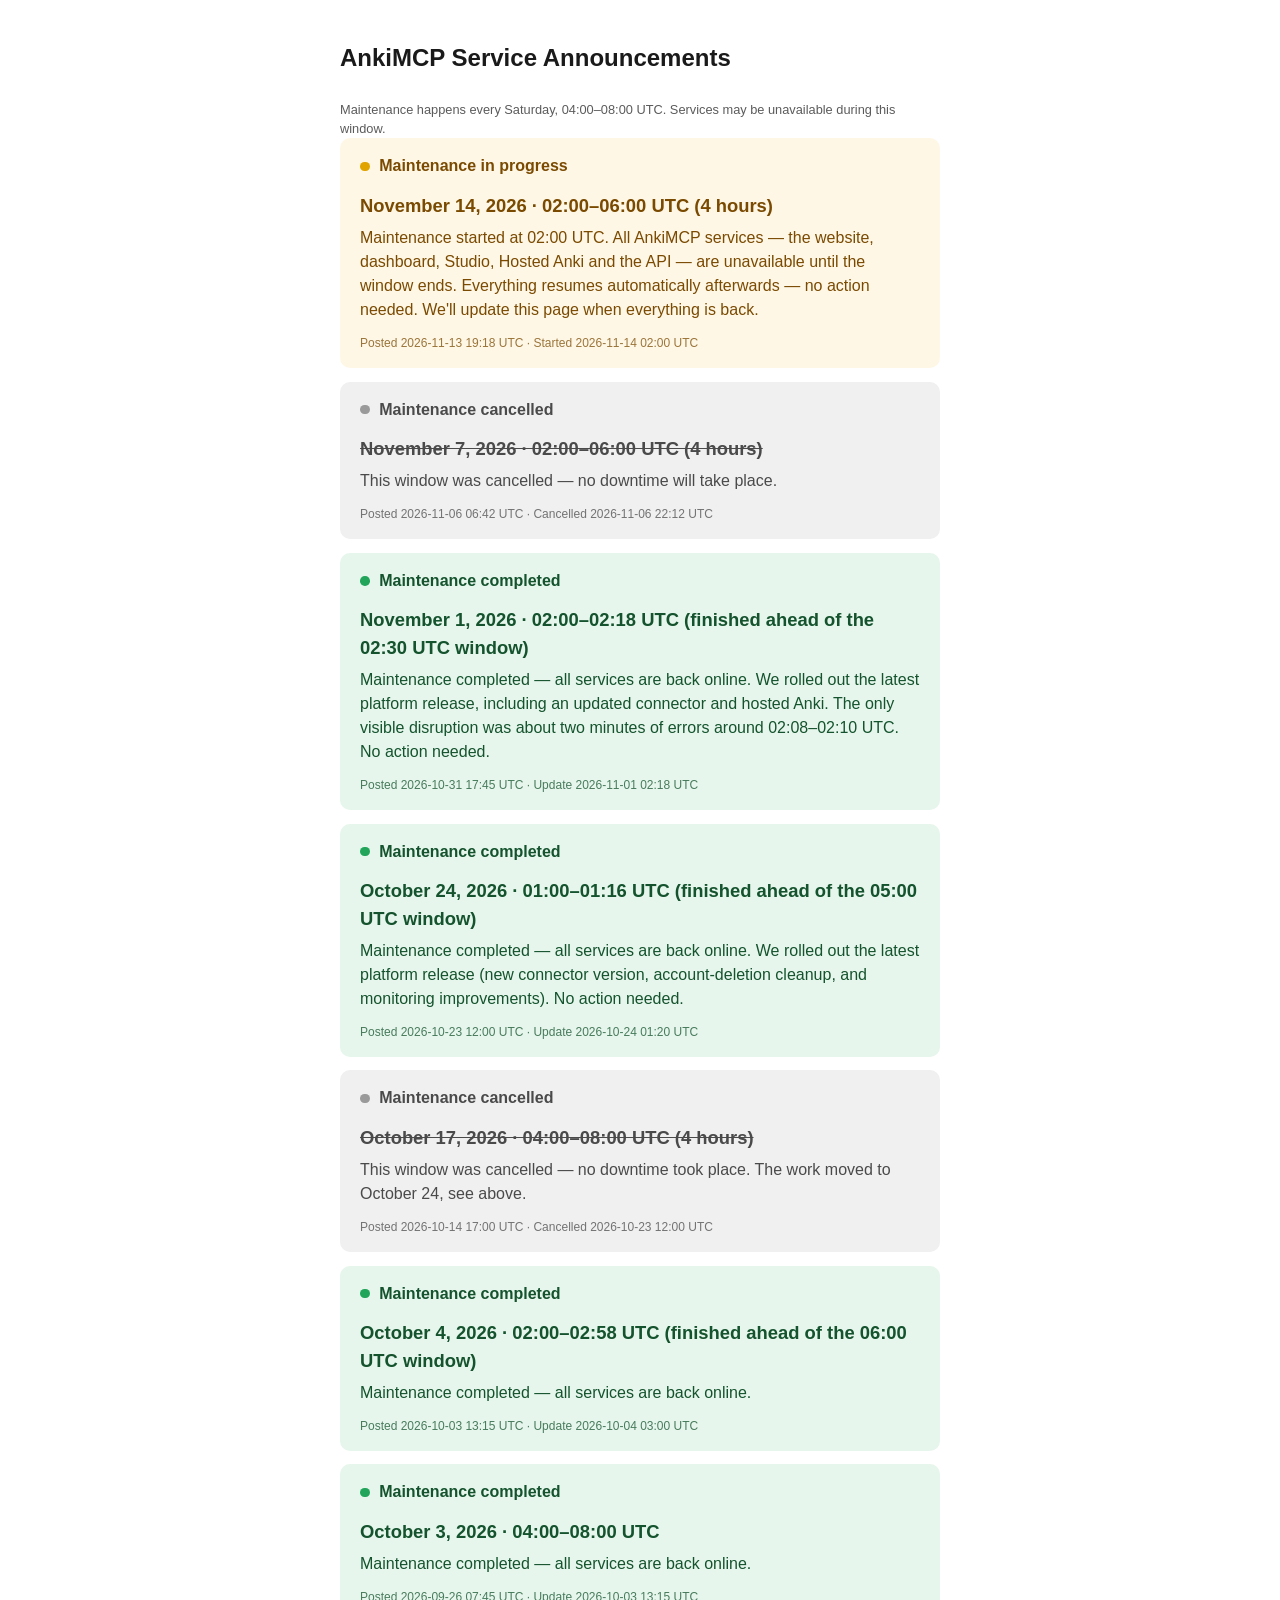
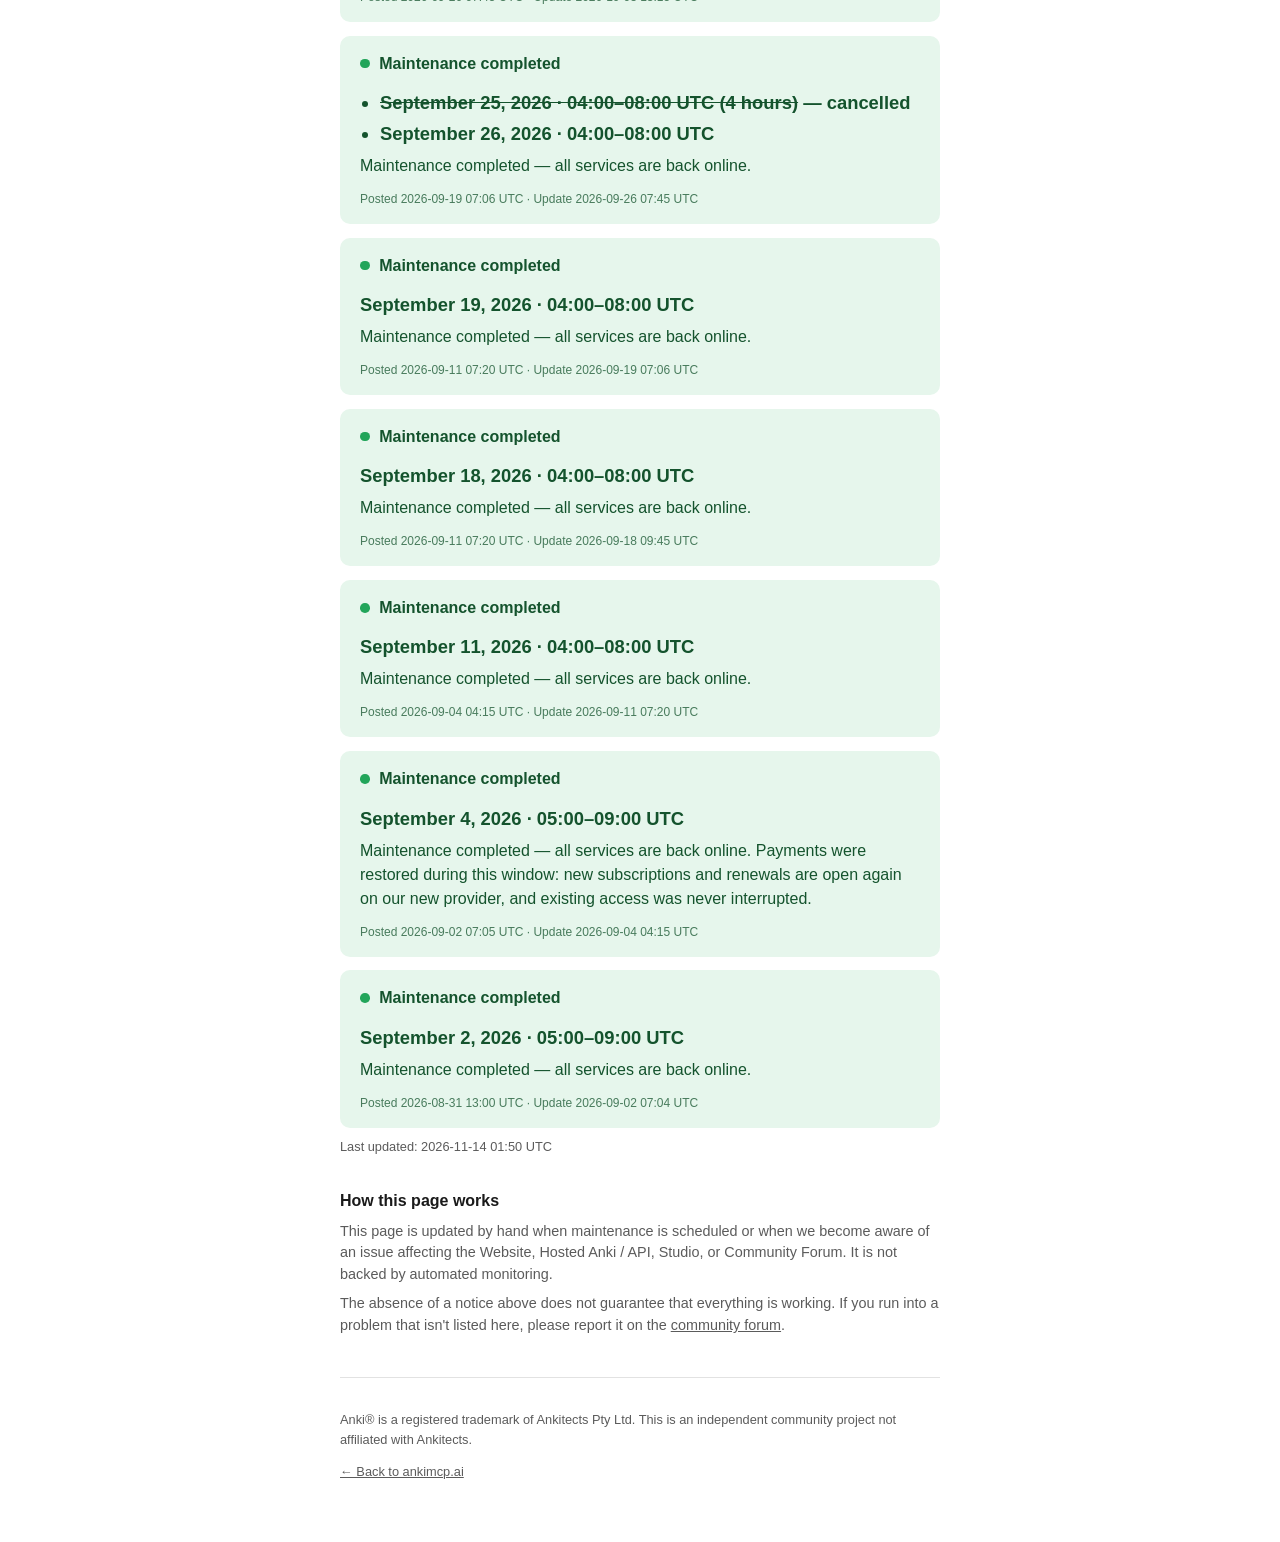
==== commit e46961fd: "status, banner: Nov 14 maintenance in progress (02:00–06:00 UTC) Co-Authored-By: Claude Fable 5.1 <n" ====
--- a/status/index.html
+++ b/status/index.html
@@ -181,14 +181,16 @@
   <div class="notice-card" style="background:var(--warn-bg);color:var(--warn-fg)">
     <p class="notice-title">
       <span class="dot" style="background:var(--warn-dot)"></span>
-      Scheduled maintenance
+      Maintenance in progress
     </p>
     <p class="notice-window">November 14, 2026 · 02:00–06:00 UTC (4 hours)</p>
     <p class="notice-body">
-      All AnkiMCP services will be unavailable during this window. Sync
-      resumes automatically afterwards — no action needed.
-    </p>
-    <p class="notice-posted">Posted 2026-11-13 19:18 UTC</p>
+      Maintenance started at 02:00 UTC. All AnkiMCP services — the website,
+      dashboard, Studio, Hosted Anki and the API — are unavailable until the
+      window ends. Everything resumes automatically afterwards — no action
+      needed. We'll update this page when everything is back.
+    </p>
+    <p class="notice-posted">Posted 2026-11-13 19:18 UTC · Started 2026-11-14 02:00 UTC</p>
   </div>
   <div class="notice-card" style="background:var(--off-bg);color:var(--off-fg)">
     <p class="notice-title">
@@ -333,7 +335,7 @@
     </p>
     <p class="notice-posted">Posted 2026-08-31 13:00 UTC · Update 2026-09-02 07:04 UTC</p>
   </div>
-  <p class="last-updated">Last updated: 2026-11-13 19:18 UTC</p>
+  <p class="last-updated">Last updated: 2026-11-14 01:50 UTC</p>
   <!-- ===================== END EDIT HERE ===================== -->
 
   <h2>How this page works</h2>
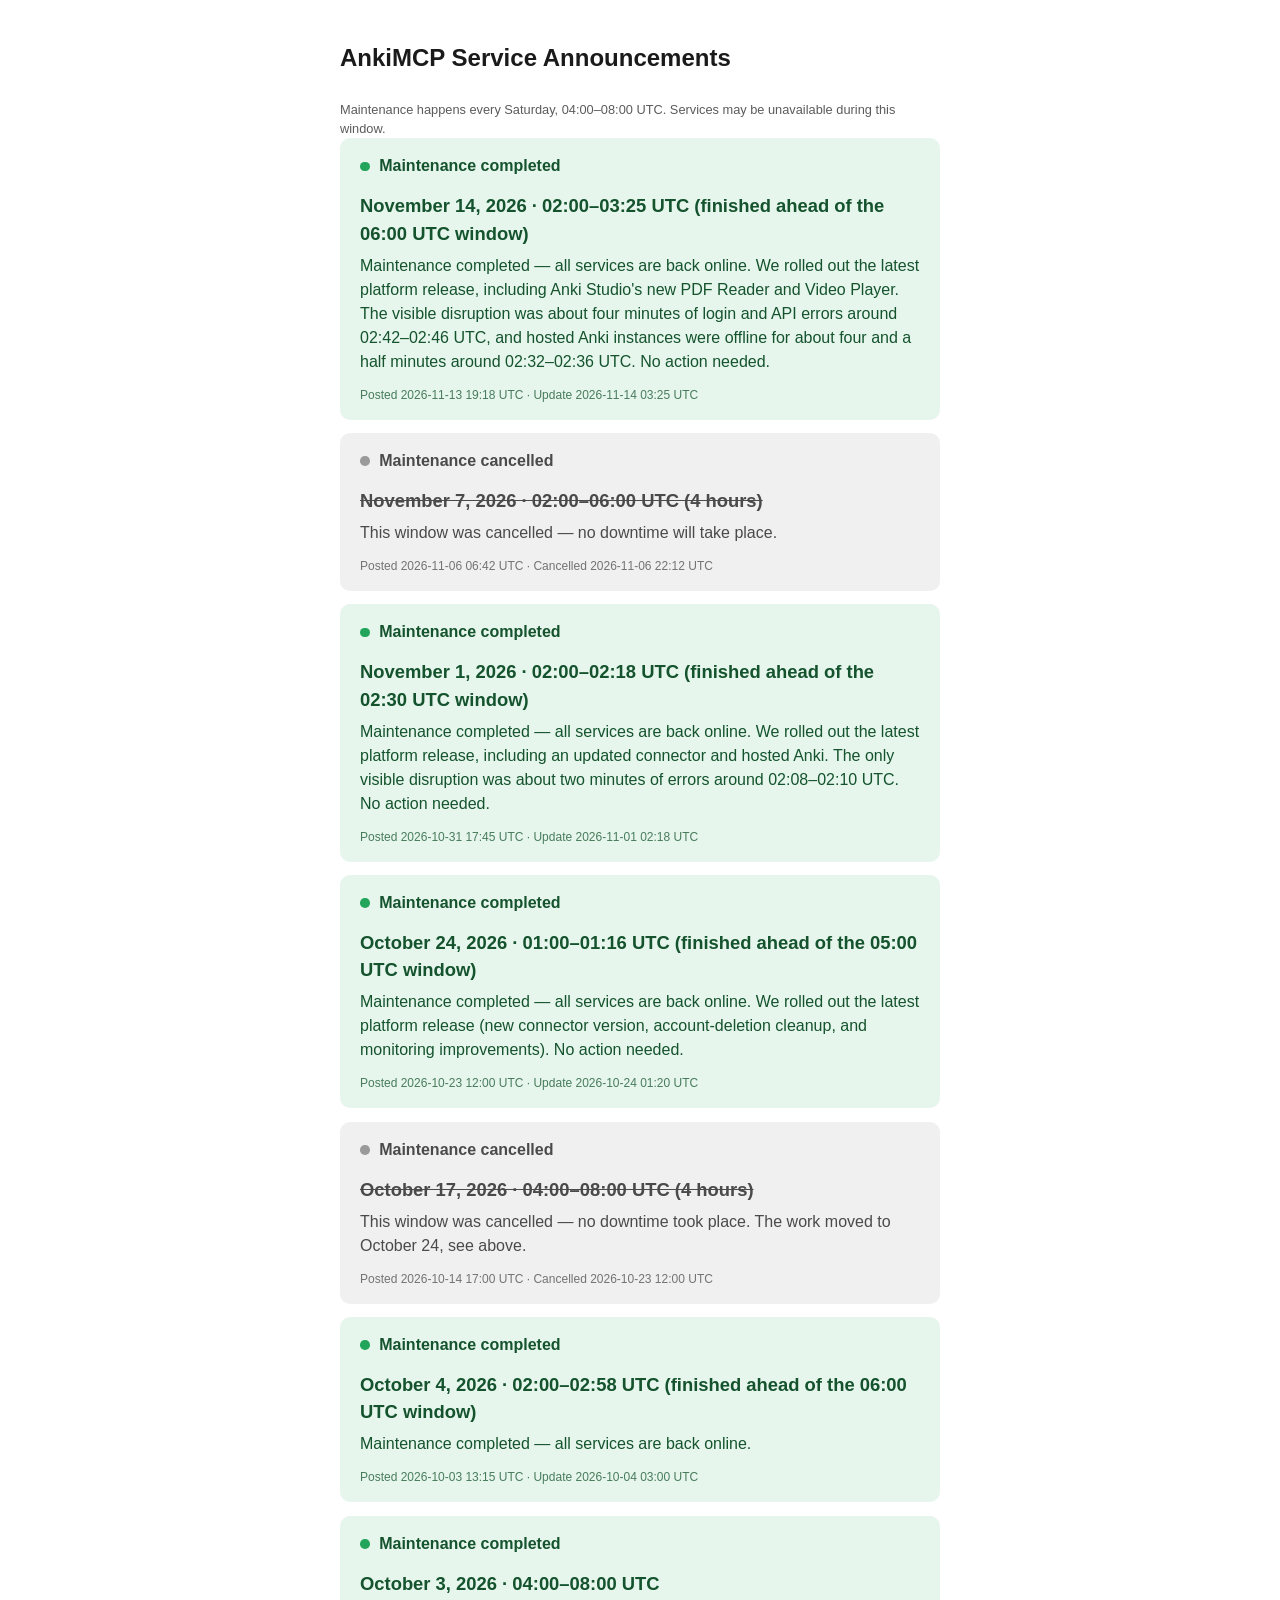
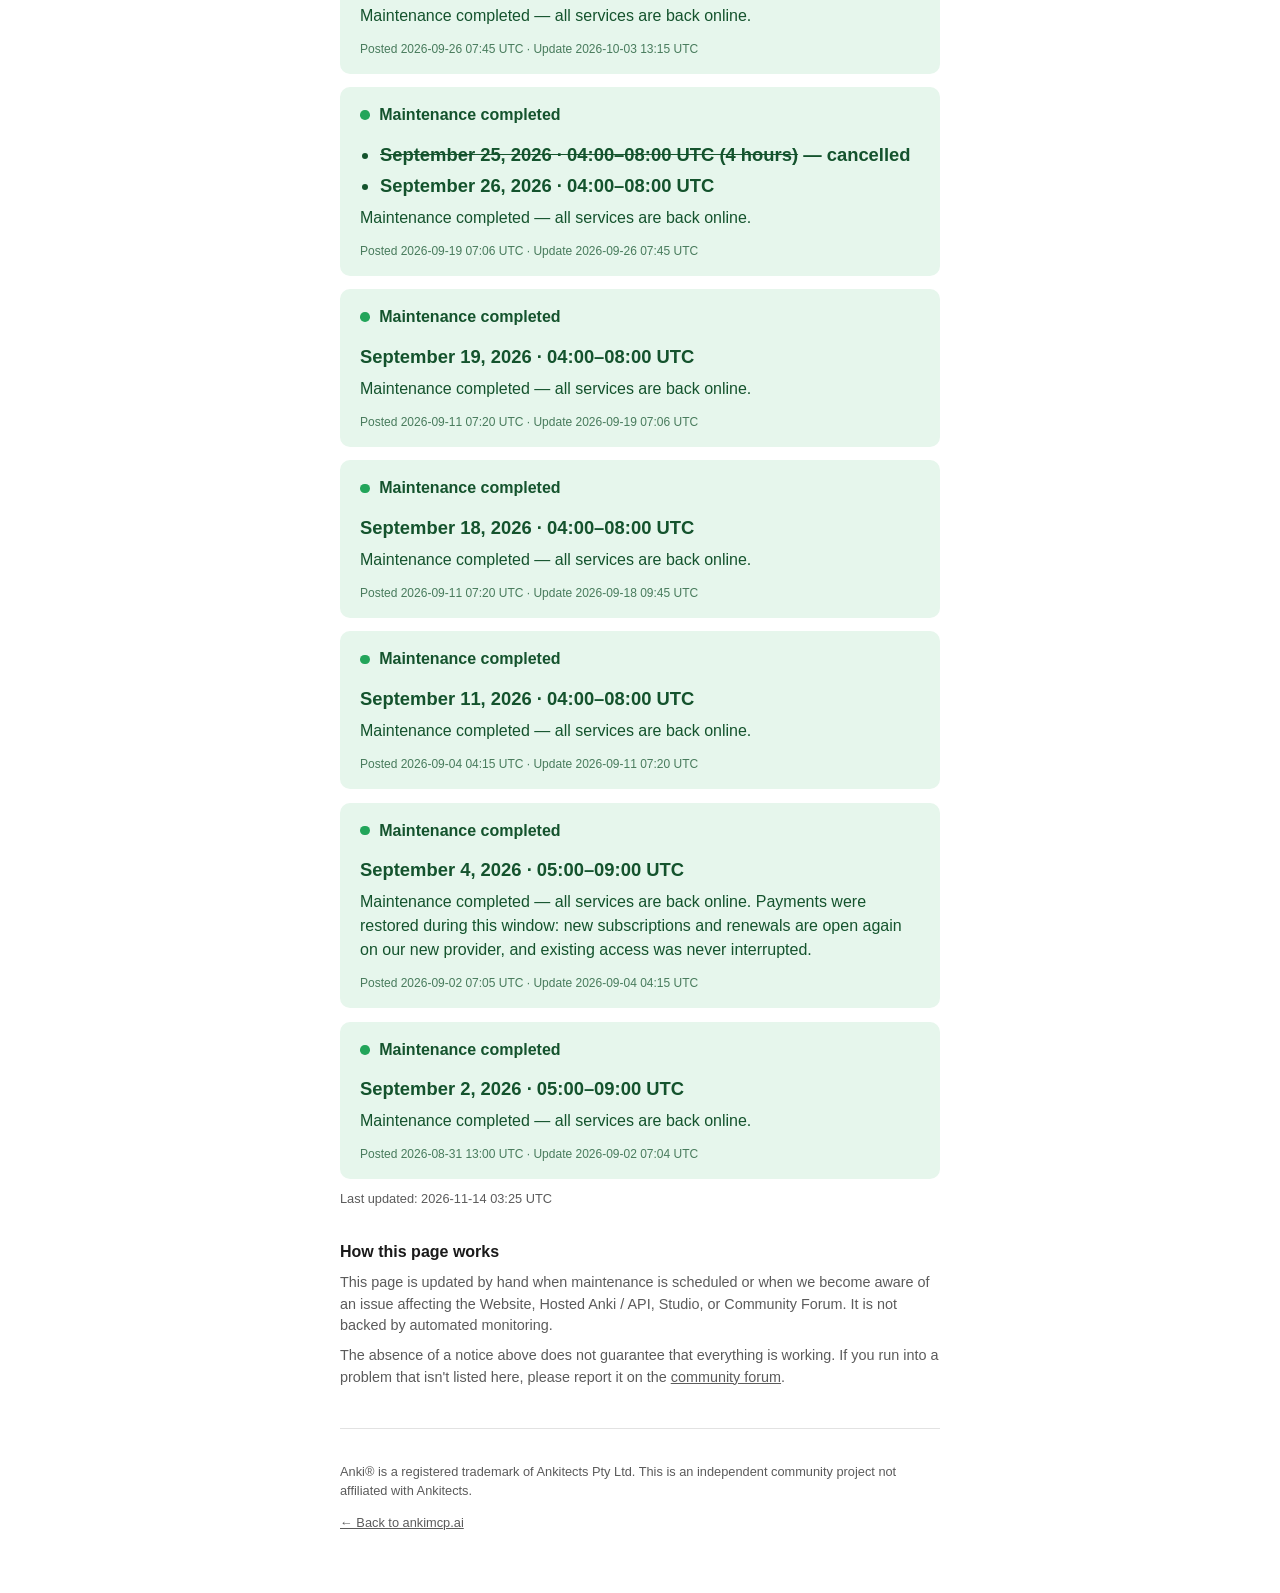
==== commit b83f64d1: "docs: Anki Studio PDF Reader, Video Player, Studio tool reference; maintenance completed - New docs " ====
--- a/status/index.html
+++ b/status/index.html
@@ -178,19 +178,21 @@
       </p>
       <p class="notice-posted">Posted 2026-09-03 02:14 UTC · Resolved 2026-09-03 03:05 UTC</p>
   -->
-  <div class="notice-card" style="background:var(--warn-bg);color:var(--warn-fg)">
-    <p class="notice-title">
-      <span class="dot" style="background:var(--warn-dot)"></span>
-      Maintenance in progress
-    </p>
-    <p class="notice-window">November 14, 2026 · 02:00–06:00 UTC (4 hours)</p>
-    <p class="notice-body">
-      Maintenance started at 02:00 UTC. All AnkiMCP services — the website,
-      dashboard, Studio, Hosted Anki and the API — are unavailable until the
-      window ends. Everything resumes automatically afterwards — no action
-      needed. We'll update this page when everything is back.
-    </p>
-    <p class="notice-posted">Posted 2026-11-13 19:18 UTC · Started 2026-11-14 02:00 UTC</p>
+  <div class="notice-card" style="background:var(--ok-bg);color:var(--ok-fg)">
+    <p class="notice-title">
+      <span class="dot" style="background:var(--ok-dot)"></span>
+      Maintenance completed
+    </p>
+    <p class="notice-window">November 14, 2026 · 02:00–03:25 UTC (finished ahead of the 06:00 UTC window)</p>
+    <p class="notice-body">
+      Maintenance completed — all services are back online. We rolled out
+      the latest platform release, including Anki Studio's new PDF Reader
+      and Video Player. The visible disruption was about four minutes of
+      login and API errors around 02:42–02:46 UTC, and hosted Anki
+      instances were offline for about four and a half minutes around
+      02:32–02:36 UTC. No action needed.
+    </p>
+    <p class="notice-posted">Posted 2026-11-13 19:18 UTC · Update 2026-11-14 03:25 UTC</p>
   </div>
   <div class="notice-card" style="background:var(--off-bg);color:var(--off-fg)">
     <p class="notice-title">
@@ -335,7 +337,7 @@
     </p>
     <p class="notice-posted">Posted 2026-08-31 13:00 UTC · Update 2026-09-02 07:04 UTC</p>
   </div>
-  <p class="last-updated">Last updated: 2026-11-14 01:50 UTC</p>
+  <p class="last-updated">Last updated: 2026-11-14 03:25 UTC</p>
   <!-- ===================== END EDIT HERE ===================== -->
 
   <h2>How this page works</h2>
